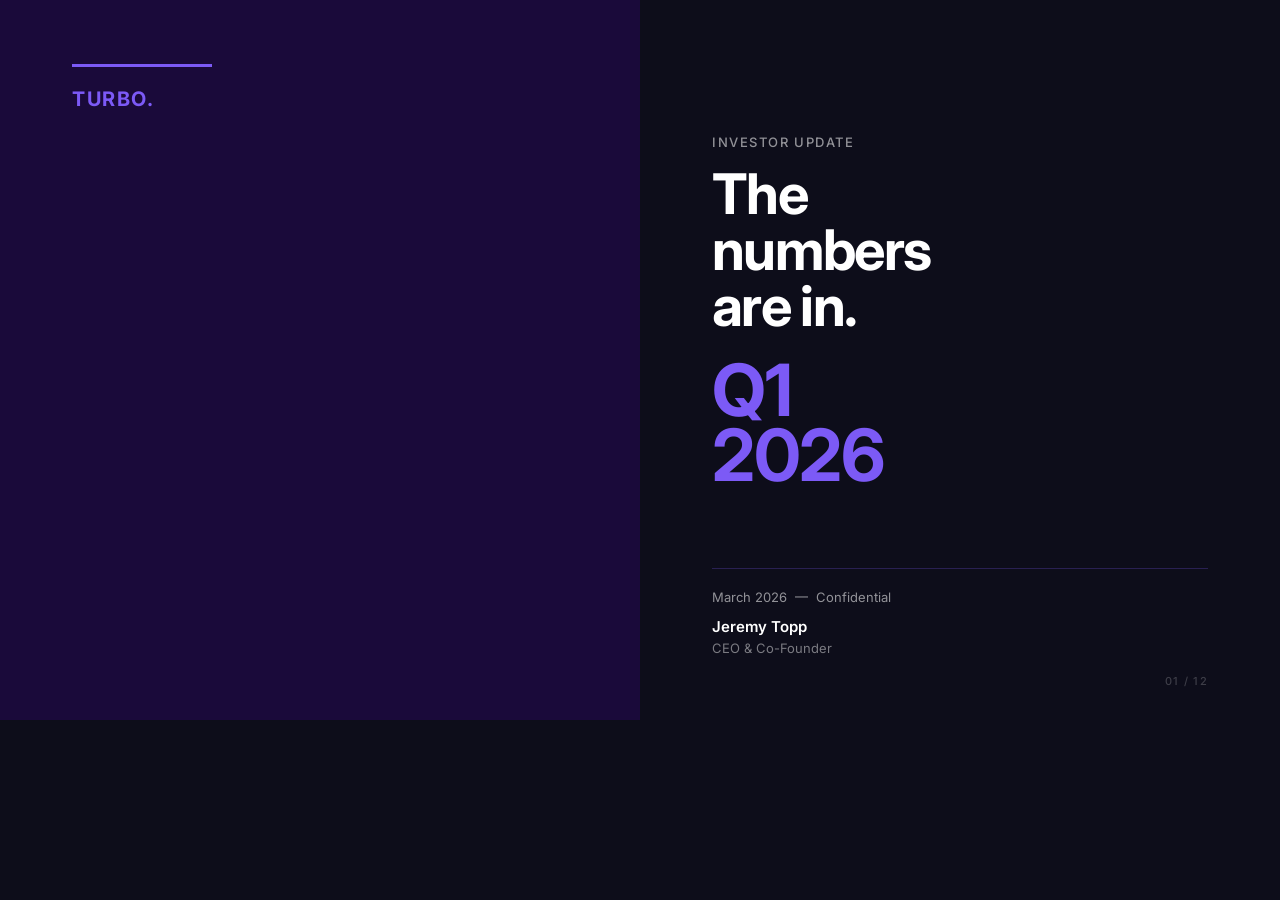
==== slide-01.html @ b369e34f "Restyle deck: Jeremy dark theme, all 12 slides" ====
<!DOCTYPE html>
<html lang="en">
<head>
  <meta charset="UTF-8" />
  <meta name="viewport" content="width=1280" />
  <title>Turbo — Investor Update Q1 2026</title>
  <link rel="preconnect" href="https://fonts.googleapis.com" />
  <link rel="preconnect" href="https://fonts.gstatic.com" crossorigin />
  <style>
    @import url('https://fonts.googleapis.com/css2?family=Inter:wght@400;500;600;700&display=swap');
    * { margin: 0; padding: 0; box-sizing: border-box; }

    body {
      width: 1280px;
      height: 720px;
      overflow: hidden;
      background: #0d0d1a;
      font-family: 'Inter', system-ui, sans-serif;
      color: #fff;
    }

    .slide {
      width: 1280px;
      height: 720px;
      background: #0d0d1a;
      position: relative;
      display: grid;
      grid-template-columns: 1fr 1fr;
    }

    /* LEFT HALF — dark purple top */
    .left {
      background: #1a0a3a;
      padding: 64px 72px;
      display: flex;
      flex-direction: column;
      justify-content: flex-start;
      gap: 0;
    }

    .top-line {
      width: 140px;
      height: 3px;
      background: #7c5af6;
      margin-bottom: 20px;
    }

    .wordmark {
      font-family: 'Inter', system-ui, sans-serif;
      font-weight: 700;
      font-size: 20px;
      letter-spacing: 0.08em;
      color: #7c5af6;
    }

    /* RIGHT HALF — dark navy, bottom-aligned content */
    .right {
      background: #0d0d1a;
      padding: 64px 72px;
      display: flex;
      flex-direction: column;
      justify-content: flex-end;
    }

    .hero-text {
      flex: 1;
      display: flex;
      flex-direction: column;
      justify-content: flex-end;
      padding-bottom: 40px;
    }

    .label {
      font-weight: 500;
      font-size: 13px;
      letter-spacing: 0.12em;
      text-transform: uppercase;
      color: rgba(255,255,255,0.55);
      margin-bottom: 16px;
    }

    .title {
      font-weight: 700;
      font-size: 56px;
      line-height: 1;
      color: #fff;
      letter-spacing: -0.03em;
      margin-bottom: 24px;
    }

    .quarter-display {
      font-weight: 700;
      font-size: 72px;
      line-height: 0.9;
      color: #7c5af6;
      letter-spacing: -0.02em;
      margin-bottom: 40px;
    }

    .meta-row {
      display: flex;
      align-items: center;
      gap: 16px;
      margin-bottom: 12px;
    }

    .meta-text {
      font-weight: 400;
      font-size: 13px;
      color: rgba(255,255,255,0.55);
    }

    .author-block {
      border-top: 1px solid rgba(124,90,246,0.25);
      padding-top: 20px;
    }

    .author-name {
      font-weight: 600;
      font-size: 15px;
      color: #fff;
      margin-bottom: 4px;
    }

    .author-role {
      font-weight: 400;
      font-size: 13px;
      color: rgba(255,255,255,0.45);
    }

    .slide-num {
      position: absolute;
      bottom: 32px;
      right: 72px;
      font-size: 11px;
      font-weight: 500;
      color: rgba(255,255,255,0.2);
      letter-spacing: 0.12em;
    }
  </style>
</head>
<body>
  <div class="slide">
    <!-- LEFT — dark purple -->
    <div class="left">
      <div class="top-line"></div>
      <div class="wordmark">TURBO.</div>
    </div>

    <!-- RIGHT — dark navy -->
    <div class="right">
      <div class="hero-text">
        <div class="label">Investor Update</div>
        <h1 class="title">The<br>numbers<br>are in.</h1>
        <div class="quarter-display">Q1<br>2026</div>
      </div>

      <div class="author-block">
        <div class="meta-row">
          <div class="meta-text">March 2026 &nbsp;&mdash;&nbsp; Confidential</div>
        </div>
        <div class="author-name">Jeremy Topp</div>
        <div class="author-role">CEO &amp; Co-Founder</div>
      </div>
    </div>

    <div class="slide-num">01 / 12</div>
  </div>
</body>
</html>
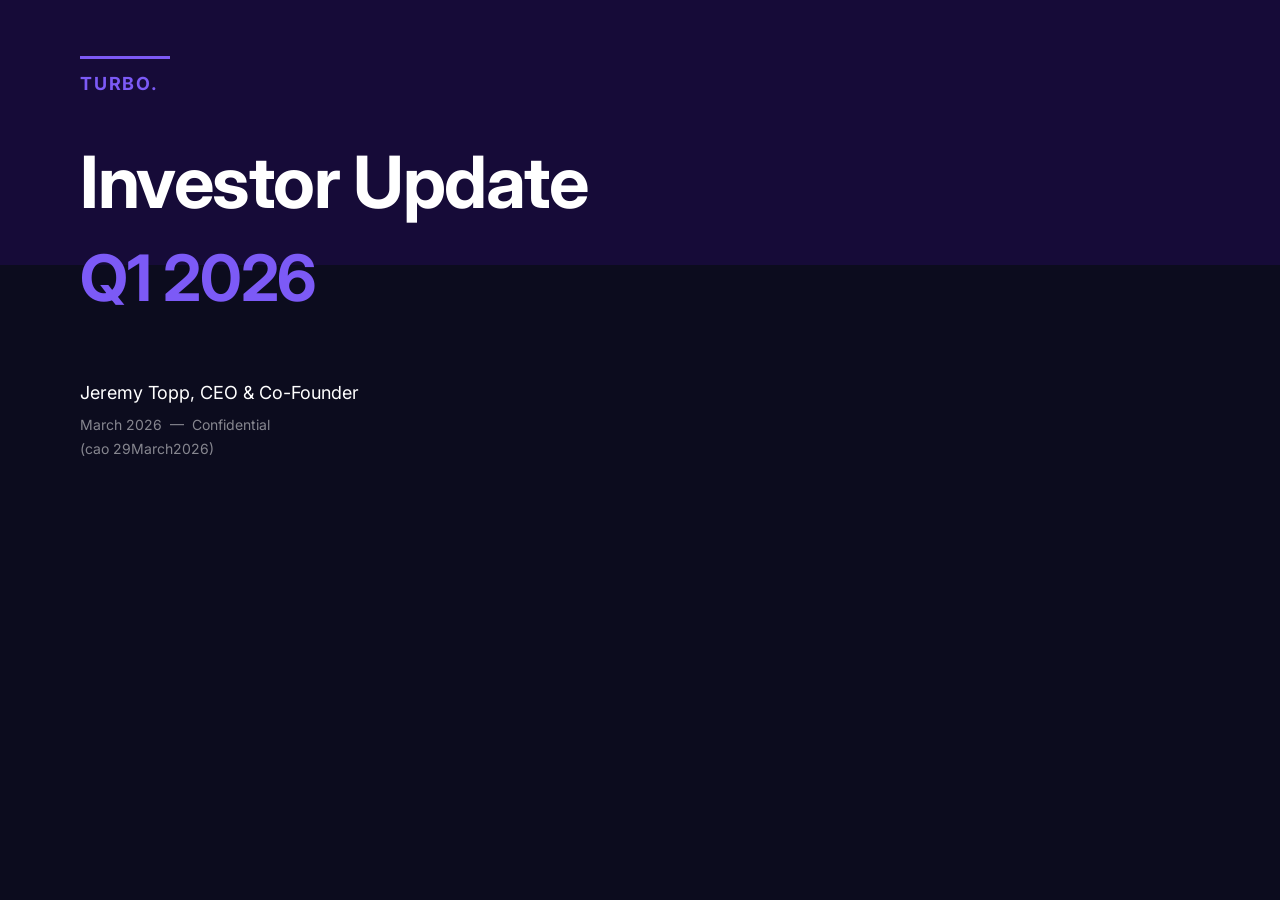
==== commit e6f9604a: "Rebuild all 12 slides with exact content from Jeremy's PDF - Cover, CEO Letter, Headline Metrics, Pi" ====
--- a/slide-01.html
+++ b/slide-01.html
@@ -4,167 +4,32 @@
   <meta charset="UTF-8" />
   <meta name="viewport" content="width=1280" />
   <title>Turbo — Investor Update Q1 2026</title>
-  <link rel="preconnect" href="https://fonts.googleapis.com" />
-  <link rel="preconnect" href="https://fonts.gstatic.com" crossorigin />
+  <link href="https://fonts.googleapis.com/css2?family=Inter:wght@400;500;600;700&display=swap" rel="stylesheet" />
   <style>
-    @import url('https://fonts.googleapis.com/css2?family=Inter:wght@400;500;600;700&display=swap');
     * { margin: 0; padding: 0; box-sizing: border-box; }
-
-    body {
-      width: 1280px;
-      height: 720px;
-      overflow: hidden;
-      background: #0d0d1a;
-      font-family: 'Inter', system-ui, sans-serif;
-      color: #fff;
-    }
-
-    .slide {
-      width: 1280px;
-      height: 720px;
-      background: #0d0d1a;
-      position: relative;
-      display: grid;
-      grid-template-columns: 1fr 1fr;
-    }
-
-    /* LEFT HALF — dark purple top */
-    .left {
-      background: #1a0a3a;
-      padding: 64px 72px;
-      display: flex;
-      flex-direction: column;
-      justify-content: flex-start;
-      gap: 0;
-    }
-
-    .top-line {
-      width: 140px;
-      height: 3px;
-      background: #7c5af6;
-      margin-bottom: 20px;
-    }
-
-    .wordmark {
-      font-family: 'Inter', system-ui, sans-serif;
-      font-weight: 700;
-      font-size: 20px;
-      letter-spacing: 0.08em;
-      color: #7c5af6;
-    }
-
-    /* RIGHT HALF — dark navy, bottom-aligned content */
-    .right {
-      background: #0d0d1a;
-      padding: 64px 72px;
-      display: flex;
-      flex-direction: column;
-      justify-content: flex-end;
-    }
-
-    .hero-text {
-      flex: 1;
-      display: flex;
-      flex-direction: column;
-      justify-content: flex-end;
-      padding-bottom: 40px;
-    }
-
-    .label {
-      font-weight: 500;
-      font-size: 13px;
-      letter-spacing: 0.12em;
-      text-transform: uppercase;
-      color: rgba(255,255,255,0.55);
-      margin-bottom: 16px;
-    }
-
-    .title {
-      font-weight: 700;
-      font-size: 56px;
-      line-height: 1;
-      color: #fff;
-      letter-spacing: -0.03em;
-      margin-bottom: 24px;
-    }
-
-    .quarter-display {
-      font-weight: 700;
-      font-size: 72px;
-      line-height: 0.9;
-      color: #7c5af6;
-      letter-spacing: -0.02em;
-      margin-bottom: 40px;
-    }
-
-    .meta-row {
-      display: flex;
-      align-items: center;
-      gap: 16px;
-      margin-bottom: 12px;
-    }
-
-    .meta-text {
-      font-weight: 400;
-      font-size: 13px;
-      color: rgba(255,255,255,0.55);
-    }
-
-    .author-block {
-      border-top: 1px solid rgba(124,90,246,0.25);
-      padding-top: 20px;
-    }
-
-    .author-name {
-      font-weight: 600;
-      font-size: 15px;
-      color: #fff;
-      margin-bottom: 4px;
-    }
-
-    .author-role {
-      font-weight: 400;
-      font-size: 13px;
-      color: rgba(255,255,255,0.45);
-    }
-
-    .slide-num {
-      position: absolute;
-      bottom: 32px;
-      right: 72px;
-      font-size: 11px;
-      font-weight: 500;
-      color: rgba(255,255,255,0.2);
-      letter-spacing: 0.12em;
-    }
+    body { width: 1280px; height: 720px; overflow: hidden; background: #0c0c1e; font-family: 'Inter', sans-serif; color: #fff; position: relative; }
+    .purple-band { position: absolute; top: 0; left: 0; right: 0; height: 265px; background: #160b38; }
+    .content { position: relative; padding: 56px 80px; }
+    .logo-line { width: 90px; height: 3px; background: #7c5af6; margin-bottom: 14px; }
+    .wordmark { font-size: 18px; font-weight: 700; letter-spacing: 0.1em; color: #7c5af6; }
+    .main { margin-top: 52px; }
+    .title { font-size: 72px; font-weight: 700; line-height: 1; color: #fff; margin-bottom: 28px; letter-spacing: -0.02em; }
+    .quarter { font-size: 64px; font-weight: 700; color: #7c5af6; line-height: 1; margin-bottom: 72px; letter-spacing: -0.02em; }
+    .author-name { font-size: 18px; font-weight: 400; color: #fff; margin-bottom: 10px; }
+    .meta { font-size: 14px; color: rgba(255,255,255,0.5); line-height: 1.7; }
   </style>
 </head>
 <body>
-  <div class="slide">
-    <!-- LEFT — dark purple -->
-    <div class="left">
-      <div class="top-line"></div>
-      <div class="wordmark">TURBO.</div>
+  <div class="purple-band"></div>
+  <div class="content">
+    <div class="logo-line"></div>
+    <div class="wordmark">TURBO.</div>
+    <div class="main">
+      <div class="title">Investor Update</div>
+      <div class="quarter">Q1 2026</div>
+      <div class="author-name">Jeremy Topp, CEO &amp; Co-Founder</div>
+      <div class="meta">March 2026 &nbsp;&mdash;&nbsp; Confidential<br>(cao 29March2026)</div>
     </div>
-
-    <!-- RIGHT — dark navy -->
-    <div class="right">
-      <div class="hero-text">
-        <div class="label">Investor Update</div>
-        <h1 class="title">The<br>numbers<br>are in.</h1>
-        <div class="quarter-display">Q1<br>2026</div>
-      </div>
-
-      <div class="author-block">
-        <div class="meta-row">
-          <div class="meta-text">March 2026 &nbsp;&mdash;&nbsp; Confidential</div>
-        </div>
-        <div class="author-name">Jeremy Topp</div>
-        <div class="author-role">CEO &amp; Co-Founder</div>
-      </div>
-    </div>
-
-    <div class="slide-num">01 / 12</div>
   </div>
 </body>
 </html>
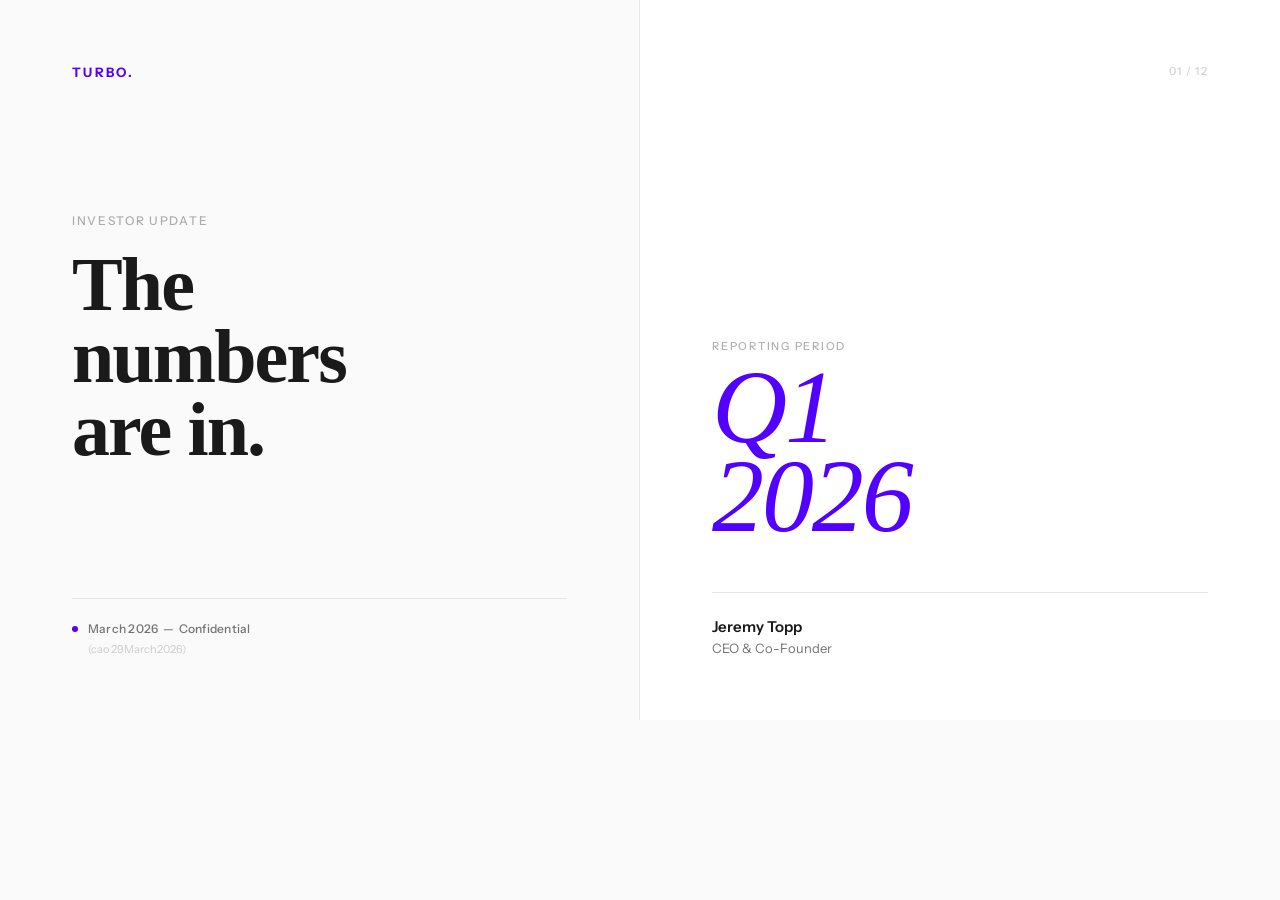
==== commit d6f2a680: "Redesign slides 1-5 with Turbo brand theme - theme.css: Gambetta (Fontshare CDN) for headlines, Inst" ====
--- a/slide-01.html
+++ b/slide-01.html
@@ -4,32 +4,52 @@
   <meta charset="UTF-8" />
   <meta name="viewport" content="width=1280" />
   <title>Turbo — Investor Update Q1 2026</title>
-  <link href="https://fonts.googleapis.com/css2?family=Inter:wght@400;500;600;700&display=swap" rel="stylesheet" />
+  <link rel="stylesheet" href="theme.css" />
   <style>
-    * { margin: 0; padding: 0; box-sizing: border-box; }
-    body { width: 1280px; height: 720px; overflow: hidden; background: #0c0c1e; font-family: 'Inter', sans-serif; color: #fff; position: relative; }
-    .purple-band { position: absolute; top: 0; left: 0; right: 0; height: 265px; background: #160b38; }
-    .content { position: relative; padding: 56px 80px; }
-    .logo-line { width: 90px; height: 3px; background: #7c5af6; margin-bottom: 14px; }
-    .wordmark { font-size: 18px; font-weight: 700; letter-spacing: 0.1em; color: #7c5af6; }
-    .main { margin-top: 52px; }
-    .title { font-size: 72px; font-weight: 700; line-height: 1; color: #fff; margin-bottom: 28px; letter-spacing: -0.02em; }
-    .quarter { font-size: 64px; font-weight: 700; color: #7c5af6; line-height: 1; margin-bottom: 72px; letter-spacing: -0.02em; }
-    .author-name { font-size: 18px; font-weight: 400; color: #fff; margin-bottom: 10px; }
-    .meta { font-size: 14px; color: rgba(255,255,255,0.5); line-height: 1.7; }
+    .slide { display: grid; grid-template-columns: 1fr 1fr; }
+    .left  { padding: 64px 72px; display: flex; flex-direction: column; justify-content: space-between; border-right: 1px solid var(--border); }
+    .right { padding: 64px 72px; display: flex; flex-direction: column; justify-content: flex-end; background: var(--surface); }
+    .hero  { flex: 1; display: flex; flex-direction: column; justify-content: center; gap: 20px; }
+    .hero-label { font-size: 12px; font-weight: 500; letter-spacing: 0.14em; text-transform: uppercase; color: var(--text-faint); }
+    .hero-title { font-family: var(--font-serif); font-weight: 700; font-size: 76px; line-height: 0.95; color: var(--text); letter-spacing: -0.025em; }
+    .meta { border-top: 1px solid var(--border); padding-top: 22px; display: flex; flex-direction: column; gap: 6px; }
+    .meta-row { display: flex; align-items: center; gap: 10px; }
+    .quarter-wrap { margin-bottom: 52px; }
+    .quarter-label { font-size: 11px; font-weight: 500; letter-spacing: 0.16em; text-transform: uppercase; color: var(--text-faint); margin-bottom: 10px; }
+    .quarter { font-family: var(--font-serif); font-style: italic; font-size: 104px; line-height: 0.85; color: var(--primary); letter-spacing: -0.02em; }
+    .author-block { border-top: 1px solid var(--border); padding-top: 24px; }
+    .author-name { font-size: 15px; font-weight: 600; color: var(--text); margin-bottom: 4px; }
+    .author-role { font-size: 13px; color: var(--text-muted); }
+    .num { position: absolute; top: 64px; right: 72px; }
   </style>
 </head>
 <body>
-  <div class="purple-band"></div>
-  <div class="content">
-    <div class="logo-line"></div>
-    <div class="wordmark">TURBO.</div>
-    <div class="main">
-      <div class="title">Investor Update</div>
-      <div class="quarter">Q1 2026</div>
-      <div class="author-name">Jeremy Topp, CEO &amp; Co-Founder</div>
-      <div class="meta">March 2026 &nbsp;&mdash;&nbsp; Confidential<br>(cao 29March2026)</div>
+  <div class="slide">
+    <div class="left">
+      <div class="wordmark">TURBO.</div>
+      <div class="hero">
+        <div class="hero-label">Investor Update</div>
+        <div class="hero-title">The<br>numbers<br>are in.</div>
+      </div>
+      <div class="meta">
+        <div class="meta-row">
+          <div class="dot-accent"></div>
+          <div class="t-label" style="text-transform:none;letter-spacing:0.02em;font-size:12px;color:var(--text-muted)">March 2026 &nbsp;&mdash;&nbsp; Confidential</div>
+        </div>
+        <div style="padding-left:16px;font-size:11px;color:var(--text-faint2)">(cao 29March2026)</div>
+      </div>
     </div>
+    <div class="right">
+      <div class="quarter-wrap">
+        <div class="quarter-label">Reporting period</div>
+        <div class="quarter">Q1<br>2026</div>
+      </div>
+      <div class="author-block">
+        <div class="author-name">Jeremy Topp</div>
+        <div class="author-role">CEO &amp; Co-Founder</div>
+      </div>
+    </div>
+    <div class="slide-num num">01 / 12</div>
   </div>
 </body>
 </html>
--- a/theme.css
+++ b/theme.css
@@ -0,0 +1,198 @@
+/* ============================================================
+   TURBO INVESTOR DECK — THEME
+   Source of truth: TurboMvp/landing design system
+   ============================================================ */
+
+@import url('https://fonts.googleapis.com/css2?family=Instrument+Sans:wght@400;500;600;700&display=swap');
+@import url('https://api.fontshare.com/v2/css?f[]=gambetta@400,400i,600,700,700i&display=swap');
+
+/* --- Design Tokens --- */
+:root {
+  --primary:        #5200FF;
+  --primary-hover:  #4400D9;
+  --primary-light:  #E8E0FF;
+  --accent:         #AAFE05;
+  --accent-text:    #1A1A1A;
+
+  --bg:             #fafafa;
+  --surface:        #ffffff;
+  --border:         #E5E5E5;
+  --border-soft:    #ece9ff;
+
+  --text:           #1A1A1A;
+  --text-muted:     #737373;
+  --text-faint:     rgba(26,26,26,0.35);
+  --text-faint2:    rgba(26,26,26,0.2);
+
+  --green:          #16a34a;
+  --amber:          #d97706;
+  --red:            #FF0055;
+
+  --font-sans:      'Instrument Sans', -apple-system, sans-serif;
+  --font-serif:     'Gambetta', Georgia, serif;
+}
+
+/* --- Reset --- */
+*, *::before, *::after { margin: 0; padding: 0; box-sizing: border-box; }
+
+/* --- Base --- */
+body {
+  width: 1280px;
+  height: 720px;
+  overflow: hidden;
+  background: var(--bg);
+  font-family: var(--font-sans);
+  color: var(--text);
+  -webkit-font-smoothing: antialiased;
+}
+
+/* --- Slide shell --- */
+.slide {
+  width: 1280px;
+  height: 720px;
+  position: relative;
+  background: var(--bg);
+}
+
+/* --- Header row --- */
+.slide-header {
+  display: flex;
+  align-items: center;
+  justify-content: space-between;
+}
+
+/* --- Labels & meta --- */
+.section-label {
+  font-size: 11px;
+  font-weight: 500;
+  letter-spacing: 0.16em;
+  text-transform: uppercase;
+  color: var(--text-faint);
+}
+
+.slide-num {
+  font-size: 11px;
+  font-weight: 500;
+  letter-spacing: 0.12em;
+  color: var(--text-faint2);
+}
+
+.wordmark {
+  font-family: var(--font-sans);
+  font-weight: 700;
+  font-size: 13px;
+  letter-spacing: 0.18em;
+  text-transform: uppercase;
+  color: var(--primary);
+}
+
+/* --- Typography --- */
+.t-display {
+  font-family: var(--font-serif);
+  font-style: italic;
+  font-weight: 700;
+  color: var(--primary);
+  letter-spacing: -0.02em;
+  line-height: 0.88;
+}
+
+.t-headline {
+  font-family: var(--font-serif);
+  font-weight: 700;
+  font-size: 52px;
+  color: var(--text);
+  letter-spacing: -0.025em;
+  line-height: 1.05;
+}
+
+.t-pull {
+  font-family: var(--font-serif);
+  font-style: italic;
+  font-weight: 400;
+  font-size: 26px;
+  line-height: 1.35;
+  color: var(--text);
+  letter-spacing: -0.01em;
+}
+
+.t-body {
+  font-size: 14px;
+  line-height: 1.7;
+  color: rgba(26,26,26,0.75);
+}
+
+.t-body strong { color: var(--text); font-weight: 600; }
+
+.t-label {
+  font-size: 11px;
+  font-weight: 500;
+  letter-spacing: 0.14em;
+  text-transform: uppercase;
+  color: var(--text-faint);
+}
+
+.t-primary { color: var(--primary); }
+.t-muted   { color: var(--text-muted); }
+.t-green   { color: var(--green); }
+.t-amber   { color: var(--amber); }
+
+/* --- Cards --- */
+.card {
+  background: var(--surface);
+  border: 1px solid var(--border);
+}
+
+.card-soft {
+  background: var(--bg);
+  border: 1px solid var(--border-soft);
+}
+
+.card-accent {
+  background: var(--surface);
+  border: 1px solid var(--border);
+  border-left: 3px solid var(--primary);
+}
+
+/* --- Chips --- */
+.chip {
+  display: inline-block;
+  font-size: 10px;
+  font-weight: 600;
+  letter-spacing: 0.1em;
+  text-transform: uppercase;
+  padding: 3px 8px;
+  white-space: nowrap;
+}
+.chip-primary  { background: var(--primary);       color: #fff; }
+.chip-soft     { background: var(--primary-light);  color: var(--primary); }
+.chip-accent   { background: var(--accent);         color: var(--accent-text); }
+.chip-neutral  { background: #f4f4f4;               color: var(--text-muted); }
+.chip-green    { background: #dcfce7;               color: var(--green); }
+
+/* --- Divider --- */
+hr.divider {
+  border: none;
+  border-top: 1px solid var(--border);
+}
+
+/* --- Dot accent --- */
+.dot-accent {
+  width: 6px; height: 6px;
+  border-radius: 50%;
+  background: var(--primary);
+  flex-shrink: 0;
+}
+
+/* --- Utility spacing --- */
+.mt-8  { margin-top: 8px; }
+.mt-12 { margin-top: 12px; }
+.mt-16 { margin-top: 16px; }
+.mt-24 { margin-top: 24px; }
+.mt-32 { margin-top: 32px; }
+.mt-40 { margin-top: 40px; }
+.mb-8  { margin-bottom: 8px; }
+.mb-12 { margin-bottom: 12px; }
+.mb-16 { margin-bottom: 16px; }
+.mb-24 { margin-bottom: 24px; }
+.mb-32 { margin-bottom: 32px; }
+.mb-40 { margin-bottom: 40px; }
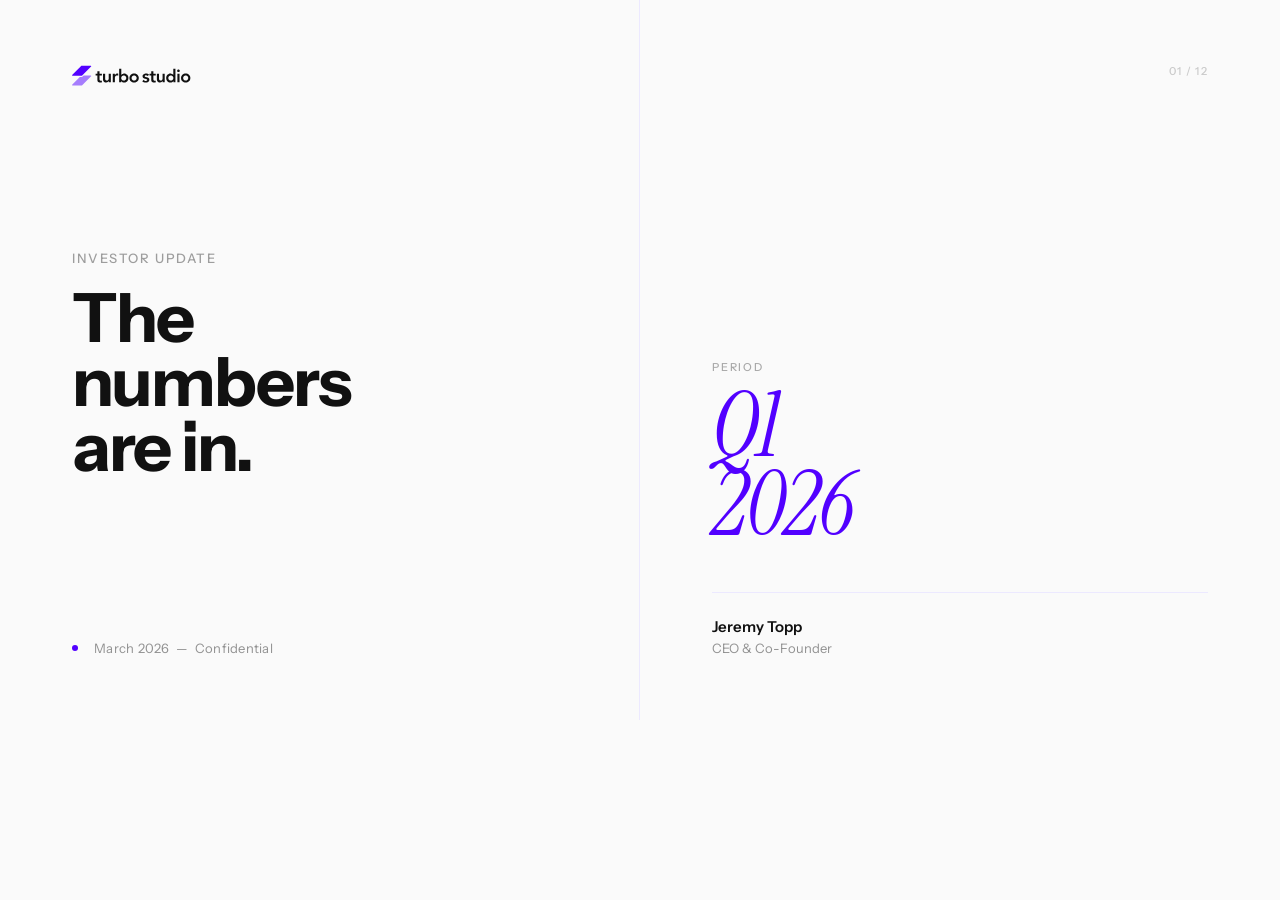
==== commit 92c7da62: "Enforce Turbo brand palette across all 12 slides 5 core colors only: #5200FF purple, #FF009D pink, #" ====
--- a/slide-01.html
+++ b/slide-01.html
@@ -4,52 +4,196 @@
   <meta charset="UTF-8" />
   <meta name="viewport" content="width=1280" />
   <title>Turbo — Investor Update Q1 2026</title>
-  <link rel="stylesheet" href="theme.css" />
+  <link rel="preconnect" href="https://fonts.googleapis.com" />
+  <link rel="preconnect" href="https://fonts.gstatic.com" crossorigin />
+  <link href="https://fonts.googleapis.com/css2?family=Instrument+Sans:ital,wght@0,400;0,500;0,600;0,700;1,400&family=Instrument+Serif:ital@0;1&display=swap" rel="stylesheet" />
   <style>
-    .slide { display: grid; grid-template-columns: 1fr 1fr; }
-    .left  { padding: 64px 72px; display: flex; flex-direction: column; justify-content: space-between; border-right: 1px solid var(--border); }
-    .right { padding: 64px 72px; display: flex; flex-direction: column; justify-content: flex-end; background: var(--surface); }
-    .hero  { flex: 1; display: flex; flex-direction: column; justify-content: center; gap: 20px; }
-    .hero-label { font-size: 12px; font-weight: 500; letter-spacing: 0.14em; text-transform: uppercase; color: var(--text-faint); }
-    .hero-title { font-family: var(--font-serif); font-weight: 700; font-size: 76px; line-height: 0.95; color: var(--text); letter-spacing: -0.025em; }
-    .meta { border-top: 1px solid var(--border); padding-top: 22px; display: flex; flex-direction: column; gap: 6px; }
-    .meta-row { display: flex; align-items: center; gap: 10px; }
-    .quarter-wrap { margin-bottom: 52px; }
-    .quarter-label { font-size: 11px; font-weight: 500; letter-spacing: 0.16em; text-transform: uppercase; color: var(--text-faint); margin-bottom: 10px; }
-    .quarter { font-family: var(--font-serif); font-style: italic; font-size: 104px; line-height: 0.85; color: var(--primary); letter-spacing: -0.02em; }
-    .author-block { border-top: 1px solid var(--border); padding-top: 24px; }
-    .author-name { font-size: 15px; font-weight: 600; color: var(--text); margin-bottom: 4px; }
-    .author-role { font-size: 13px; color: var(--text-muted); }
-    .num { position: absolute; top: 64px; right: 72px; }
+    * { margin: 0; padding: 0; box-sizing: border-box; }
+
+    body {
+      width: 1280px;
+      height: 720px;
+      overflow: hidden;
+      background: #fafafa;
+      font-family: 'Instrument Sans', sans-serif;
+    }
+
+    .slide {
+      width: 1280px;
+      height: 720px;
+      background: #fafafa;
+      position: relative;
+      display: grid;
+      grid-template-columns: 1fr 1fr;
+    }
+
+    /* LEFT HALF */
+    .left {
+      padding: 64px 72px;
+      display: flex;
+      flex-direction: column;
+      justify-content: space-between;
+      border-right: 1px solid #ece9ff;
+    }
+
+    .wordmark {
+      font-family: 'Instrument Sans', sans-serif;
+      font-weight: 700;
+      font-size: 13px;
+      letter-spacing: 0.18em;
+      text-transform: uppercase;
+      color: #5200FF;
+    }
+
+    .hero-text {
+      flex: 1;
+      display: flex;
+      flex-direction: column;
+      justify-content: center;
+    }
+
+    .label {
+      font-family: 'Instrument Sans', sans-serif;
+      font-weight: 500;
+      font-size: 13px;
+      letter-spacing: 0.12em;
+      text-transform: uppercase;
+      color: rgba(17, 17, 17, 0.4);
+      margin-bottom: 20px;
+    }
+
+    .title {
+      font-family: 'Instrument Sans', sans-serif;
+      font-weight: 700;
+      font-size: 68px;
+      line-height: 0.95;
+      color: #111;
+      letter-spacing: -0.03em;
+    }
+
+    .meta-row {
+      display: flex;
+      align-items: center;
+      gap: 16px;
+    }
+
+    .meta-dot {
+      width: 6px;
+      height: 6px;
+      border-radius: 50%;
+      background: #5200FF;
+      flex-shrink: 0;
+    }
+
+    .meta-text {
+      font-family: 'Instrument Sans', sans-serif;
+      font-weight: 400;
+      font-size: 13px;
+      color: rgba(17, 17, 17, 0.45);
+      letter-spacing: 0.02em;
+    }
+
+    /* RIGHT HALF */
+    .right {
+      padding: 64px 72px;
+      display: flex;
+      flex-direction: column;
+      justify-content: flex-end;
+      background: #fafafa;
+    }
+
+    .quarter-block {
+      margin-bottom: 48px;
+    }
+
+    .quarter-label {
+      font-family: 'Instrument Sans', sans-serif;
+      font-weight: 500;
+      font-size: 11px;
+      letter-spacing: 0.16em;
+      text-transform: uppercase;
+      color: rgba(17, 17, 17, 0.35);
+      margin-bottom: 12px;
+    }
+
+    .quarter {
+      font-family: 'Instrument Serif', serif;
+      font-style: italic;
+      font-size: 88px;
+      line-height: 0.9;
+      color: #5200FF;
+      letter-spacing: -0.02em;
+    }
+
+    .author-block {
+      border-top: 1px solid #ece9ff;
+      padding-top: 24px;
+    }
+
+    .author-name {
+      font-family: 'Instrument Sans', sans-serif;
+      font-weight: 600;
+      font-size: 15px;
+      color: #111;
+      margin-bottom: 4px;
+    }
+
+    .author-role {
+      font-family: 'Instrument Sans', sans-serif;
+      font-weight: 400;
+      font-size: 13px;
+      color: rgba(17, 17, 17, 0.45);
+    }
+
+    /* Slide number */
+    .slide-num {
+      position: absolute;
+      top: 64px;
+      right: 72px;
+      font-family: 'Instrument Sans', sans-serif;
+      font-size: 11px;
+      font-weight: 500;
+      color: rgba(17, 17, 17, 0.2);
+      letter-spacing: 0.12em;
+    }
   </style>
 </head>
 <body>
   <div class="slide">
+    <!-- LEFT -->
     <div class="left">
-      <div class="wordmark">TURBO.</div>
-      <div class="hero">
-        <div class="hero-label">Investor Update</div>
-        <div class="hero-title">The<br>numbers<br>are in.</div>
+      <!-- Turbo logo mark + wordmark, recolored for light bg -->
+      <svg width="120" height="25" viewBox="0 0 165 34" fill="none" xmlns="http://www.w3.org/2000/svg">
+        <path d="M32.458 15.7098V13.2029H34.8912V9.78669H37.8404V13.2029H41.0846V15.7098H37.8404V20.871C37.8404 21.4609 37.9469 21.9278 38.1599 22.2719C38.3893 22.616 38.8317 22.788 39.4871 22.788C39.7493 22.788 40.036 22.7635 40.3473 22.7143C40.6586 22.6488 40.9044 22.5505 41.0846 22.4194V24.9017C40.7733 25.0492 40.3883 25.1475 39.9295 25.1966C39.4871 25.2622 39.0939 25.2949 38.7498 25.2949C37.9633 25.2949 37.3161 25.2048 36.8082 25.0246C36.3166 24.8607 35.9234 24.6068 35.6285 24.2627C35.3499 23.9022 35.1533 23.4598 35.0386 22.9355C34.9403 22.4112 34.8912 21.805 34.8912 21.1168V15.7098H32.458ZM53.4143 25H50.6125V23.1076H50.5634C50.2848 23.6974 49.8588 24.2135 49.2854 24.6559C48.7119 25.0819 47.9336 25.2949 46.9505 25.2949C46.164 25.2949 45.4923 25.172 44.9352 24.9263C44.3945 24.6641 43.9521 24.32 43.608 23.894C43.2639 23.4516 43.0182 22.9519 42.8707 22.3948C42.7232 21.8377 42.6495 21.2561 42.6495 20.6498V13.2029H45.5988V19.1752C45.5988 19.5029 45.6152 19.8715 45.6479 20.2812C45.6807 20.6744 45.7626 21.0513 45.8937 21.4117C46.0412 21.7558 46.2542 22.0507 46.5327 22.2965C46.8276 22.5259 47.2373 22.6406 47.7616 22.6406C48.2531 22.6406 48.6627 22.5587 48.9904 22.3948C49.3345 22.231 49.6131 22.0098 49.8261 21.7312C50.0554 21.4527 50.2193 21.1332 50.3176 20.7727C50.4159 20.4122 50.4651 20.0354 50.4651 19.6422V13.2029H53.4143V25ZM56.0249 13.2029H58.9742V15.0708H59.0233C59.351 14.3826 59.818 13.8501 60.4242 13.4733C61.0305 13.0964 61.7268 12.908 62.5133 12.908C62.6935 12.908 62.8656 12.9244 63.0294 12.9572C63.2096 12.9899 63.3899 13.0309 63.5701 13.08V15.931C63.3243 15.8655 63.0786 15.8163 62.8328 15.7835C62.6034 15.7344 62.374 15.7098 62.1446 15.7098C61.4565 15.7098 60.8994 15.8409 60.4734 16.103C60.0638 16.3488 59.7443 16.6355 59.5149 16.9632C59.3019 17.2909 59.1544 17.6186 59.0725 17.9463C59.0069 18.274 58.9742 18.5198 58.9742 18.6836V25H56.0249V13.2029ZM64.8401 6.41961H67.7893V14.7021H67.8631C68.0105 14.5055 68.1989 14.3089 68.4283 14.1123C68.6577 13.8993 68.9363 13.7027 69.264 13.5224C69.5917 13.3422 69.9685 13.1947 70.3945 13.08C70.8205 12.9653 71.3121 12.908 71.8692 12.908C72.7048 12.908 73.4749 13.0718 74.1794 13.3995C74.884 13.7109 75.482 14.1451 75.9735 14.7021C76.4815 15.2592 76.8747 15.9146 77.1533 16.6683C77.4318 17.422 77.5711 18.2331 77.5711 19.1015C77.5711 19.9699 77.44 20.7809 77.1778 21.5346C76.9157 22.2883 76.5306 22.9437 76.0227 23.5008C75.5148 24.0579 74.9003 24.5003 74.1794 24.828C73.4585 25.1393 72.6474 25.2949 71.7463 25.2949C70.9106 25.2949 70.1324 25.1311 69.4114 24.8034C68.6905 24.4757 68.117 23.9514 67.691 23.2304H67.6419V25H64.8401V6.41961ZM74.6218 19.1015C74.6218 18.6427 74.5399 18.2003 74.376 17.7743C74.2286 17.3483 73.9992 16.9714 73.6879 16.6437C73.3929 16.316 73.0325 16.0539 72.6065 15.8573C72.1805 15.6606 71.6971 15.5623 71.1564 15.5623C70.6157 15.5623 70.1324 15.6606 69.7064 15.8573C69.2803 16.0539 68.9117 16.316 68.6004 16.6437C68.3055 16.9714 67.9122 17.3483 67.9122 17.7743C67.7648 18.2003 67.691 18.6427 67.691 19.1015C67.691 19.5602 67.7648 20.0026 67.9122 20.4286C68.0761 20.8546 68.3055 21.2315 68.6004 21.5592C68.9117 21.8869 69.2803 22.149 69.7064 22.3457C70.1324 22.5423 70.6157 22.6406 71.1564 22.6406C71.6971 22.6406 72.1805 22.5423 72.6065 22.3457C73.0325 22.149 73.3929 21.8869 73.6879 21.5592C73.9992 21.2315 74.2286 20.8546 74.376 20.4286C74.5399 20.0026 74.6218 19.5602 74.6218 19.1015ZM78.9937 19.1015C78.9937 18.1675 79.1575 17.3237 79.4852 16.57C79.8293 15.7999 80.2881 15.1445 80.8615 14.6038C81.435 14.0631 82.115 13.6453 82.9014 13.3504C83.6879 13.0555 84.5235 12.908 85.4083 12.908C86.2931 12.908 87.1287 13.0555 87.9152 13.3504C88.7017 13.6453 89.3816 14.0631 89.9551 14.6038C90.5286 15.1445 90.9792 15.7999 91.3069 16.57C91.6509 17.3237 91.823 18.1675 91.823 19.1015C91.823 20.0354 91.6509 20.8874 91.3069 21.6575C90.9792 22.4112 90.5286 23.0584 89.9551 23.5991C89.3816 24.1398 88.7017 24.5576 87.9152 24.8525C87.1287 25.1475 86.2931 25.2949 85.4083 25.2949C84.5235 25.2949 83.6879 25.1475 82.9014 24.8525C82.115 24.5576 81.435 24.1398 80.8615 23.5991C80.2881 23.0584 79.8293 22.4112 79.4852 21.6575C79.1575 20.8874 78.9937 20.0354 78.9937 19.1015ZM81.9429 19.1015C81.9429 19.5602 82.0167 20.0026 82.1641 20.4286C82.328 20.8546 82.5574 21.2315 82.8523 21.5592C83.1636 21.8869 83.5323 22.149 83.9583 22.3457C84.3843 22.5423 84.8676 22.6406 85.4083 22.6406C85.949 22.6406 86.4324 22.5423 86.8584 22.3457C87.2844 22.149 87.6449 21.8869 87.9398 21.5592C88.2511 21.2315 88.4805 20.8546 88.6279 20.4286C88.7918 20.0026 88.8737 19.5602 88.8737 19.1015C88.8737 18.6427 88.7918 18.2003 88.6279 17.7743C88.4805 17.3483 88.2511 16.9714 87.9398 16.6437C87.6449 16.316 87.2844 16.0539 86.8584 15.8573C86.4324 15.6606 85.949 15.5623 85.4083 15.5623C84.8676 15.5623 84.3843 15.6606 83.9583 15.8573C83.5323 16.0539 83.1636 16.316 82.8523 16.6437C82.5574 16.9714 82.328 17.3483 82.1641 17.7743C82.0167 18.2003 81.9429 18.6427 81.9429 19.1015ZM104.011 16.4717C103.438 15.6688 102.668 15.2674 101.701 15.2674C101.308 15.2674 100.923 15.3657 100.546 15.5623C100.169 15.759 99.9807 16.0785 99.9807 16.5209C99.9807 16.8813 100.136 17.1435 100.448 17.3073C100.759 17.4712 101.152 17.6104 101.627 17.7251C102.103 17.8398 102.61 17.9627 103.151 18.0938C103.708 18.2085 104.224 18.3969 104.7 18.6591C105.175 18.9048 105.568 19.2489 105.879 19.6913C106.191 20.1337 106.346 20.7399 106.346 21.51C106.346 22.2146 106.191 22.8126 105.879 23.3042C105.584 23.7793 105.191 24.1644 104.7 24.4593C104.224 24.7542 103.684 24.9672 103.077 25.0983C102.471 25.2294 101.865 25.2949 101.259 25.2949C100.341 25.2949 99.4973 25.1638 98.7273 24.9017C97.9572 24.6395 97.269 24.1644 96.6628 23.4762L98.6289 21.6329C99.0058 22.0589 99.4072 22.4112 99.8332 22.6897C100.276 22.9519 100.808 23.083 101.431 23.083C101.644 23.083 101.865 23.0584 102.094 23.0092C102.324 22.9601 102.537 22.8782 102.733 22.7635C102.93 22.6488 103.086 22.5095 103.2 22.3457C103.331 22.1654 103.397 21.9606 103.397 21.7312C103.397 21.3216 103.241 21.0185 102.93 20.8219C102.619 20.6253 102.225 20.4696 101.75 20.3549C101.275 20.2238 100.759 20.1091 100.202 20.0108C99.6612 19.8961 99.1533 19.7241 98.6781 19.4947C98.2029 19.2489 97.8097 18.913 97.4984 18.487C97.1871 18.061 97.0314 17.4712 97.0314 16.7175C97.0314 16.0621 97.1625 15.4968 97.4247 15.0216C97.7032 14.5301 98.0637 14.1287 98.5061 13.8174C98.9484 13.506 99.4564 13.2767 100.03 13.1292C100.603 12.9817 101.185 12.908 101.775 12.908C102.561 12.908 103.34 13.0473 104.11 13.3258C104.88 13.588 105.502 14.0467 105.978 14.7021L104.011 16.4717ZM106.526 15.7098V13.2029H108.96V9.78669H111.909V13.2029H115.153V15.7098H111.909V20.871C111.909 21.4609 112.015 21.9278 112.228 22.2719C112.458 22.616 112.9 22.788 113.556 22.788C113.818 22.788 114.104 22.7635 114.416 22.7143C114.727 22.6488 114.973 22.5505 115.153 22.4194V24.9017C114.842 25.0492 114.457 25.1475 113.998 25.1966C113.556 25.2622 113.162 25.2949 112.818 25.2949C112.032 25.2949 111.385 25.2048 110.877 25.0246C110.385 24.8607 109.992 24.6068 109.697 24.2627C109.418 23.9022 109.222 23.4598 109.107 22.9355C109.009 22.4112 108.96 21.805 108.96 21.1168V15.7098H106.526ZM127.483 25H124.681V23.1076H124.632C124.353 23.6974 123.927 24.2135 123.354 24.6559C122.78 25.0819 122.002 25.2949 121.019 25.2949C120.233 25.2949 119.561 25.172 119.004 24.9263C118.463 24.6641 118.021 24.32 117.676 23.894C117.332 23.4516 117.087 22.9519 116.939 22.3948C116.792 21.8377 116.718 21.2561 116.718 20.6498V13.2029H119.667V19.1752C119.667 19.5029 119.684 19.8715 119.716 20.2812C119.749 20.6744 119.831 21.0513 119.962 21.4117C120.11 21.7558 120.323 22.0507 120.601 22.2965C120.896 22.5259 121.306 22.6406 121.83 22.6406C122.322 22.6406 122.731 22.5587 123.059 22.3948C123.403 22.231 123.682 22.0098 123.895 21.7312C124.124 21.4527 124.288 21.1332 124.386 20.7727C124.484 20.4122 124.534 20.0354 124.534 19.6422V13.2029H127.483V25ZM139.433 23.2304H139.384C138.958 23.9514 138.384 24.4757 137.663 24.8034C136.942 25.1311 136.164 25.2949 135.328 25.2949C134.411 25.2949 133.592 25.1393 132.871 24.828C132.166 24.5003 131.56 24.0579 131.052 23.5008C130.544 22.9437 130.159 22.2883 129.897 21.5346C129.635 20.7809 129.504 19.9699 129.504 19.1015C129.504 18.2331 129.643 17.422 129.921 16.6683C130.2 15.9146 130.585 15.2592 131.076 14.7021C131.584 14.1451 132.191 13.7109 132.895 13.3995C133.6 13.0718 134.37 12.908 135.205 12.908C135.763 12.908 136.254 12.9653 136.68 13.08C137.106 13.1947 137.483 13.3422 137.811 13.5224C138.138 13.7027 138.417 13.8993 138.646 14.1123C138.876 14.3089 139.064 14.5055 139.212 14.7021H139.285V6.41961H142.235V25H139.433V23.2304ZM132.453 19.1015C132.453 19.5602 132.527 20.0026 132.674 20.4286C132.838 20.8546 133.067 21.2315 133.362 21.5592C133.673 21.8869 134.042 22.149 134.468 22.3457C134.894 22.5423 135.377 22.6406 135.918 22.6406C136.459 22.6406 136.942 22.5423 137.368 22.3457C137.794 22.149 138.155 21.8869 138.45 21.5592C138.761 21.2315 138.99 20.8546 139.138 20.4286C139.302 20.0026 139.384 19.5602 139.384 19.1015C139.384 18.6427 139.302 18.2003 139.138 17.7743C138.99 17.3483 138.761 16.9714 138.45 16.6437C138.155 16.316 137.794 16.0539 137.368 15.8573C136.942 15.6606 136.459 15.5623 135.918 15.5623C135.377 15.5623 134.894 15.6606 134.468 15.8573C134.042 16.0539 133.673 16.316 133.362 16.6437C133.067 16.9714 132.838 17.3483 132.674 17.7743C132.527 18.2003 132.453 18.6427 132.453 19.1015ZM144.91 13.2029H147.859V25H144.91V13.2029ZM144.492 9.19684C144.492 8.72168 144.664 8.31205 145.008 7.96797C145.369 7.60751 145.819 7.42727 146.36 7.42727C146.901 7.42727 147.351 7.59931 147.712 7.9434C148.089 8.27109 148.277 8.68891 148.277 9.19684C148.277 9.70476 148.089 10.1308 147.712 10.4749C147.351 10.8025 146.901 10.9664 146.36 10.9664C145.819 10.9664 145.369 10.7944 145.008 10.4503C144.664 10.0898 144.492 9.672 144.492 9.19684ZM149.918 19.1015C149.918 18.1675 150.082 17.3237 150.41 16.57C150.754 15.7999 151.212 15.1445 151.786 14.6038C152.359 14.0631 153.039 13.6453 153.826 13.3504C154.612 13.0555 155.448 12.908 156.333 12.908C157.217 12.908 158.053 13.0555 158.84 13.3504C159.626 13.6453 160.306 14.0631 160.879 14.6038C161.453 15.1445 161.903 15.7999 162.231 16.57C162.575 17.3237 162.747 18.1675 162.747 19.1015C162.747 20.0354 162.575 20.8874 162.231 21.6575C161.903 22.4112 161.453 23.0584 160.879 23.5991C160.306 24.1398 159.626 24.5576 158.84 24.8525C158.053 25.1475 157.217 25.2949 156.333 25.2949C155.448 25.2949 154.612 25.1475 153.826 24.8525C153.039 24.5576 152.359 24.1398 151.786 23.5991C151.212 23.0584 150.754 22.4112 150.41 21.6575C150.082 20.8874 149.918 20.0354 149.918 19.1015ZM152.867 19.1015C152.867 19.5602 152.941 20.0026 153.088 20.4286C153.252 20.8546 153.482 21.2315 153.777 21.5592C154.088 21.8869 154.457 22.149 154.883 22.3457C155.309 22.5423 155.792 22.6406 156.333 22.6406C156.873 22.6406 157.357 22.5423 157.783 22.3457C158.209 22.149 158.569 21.8869 158.864 21.5592C159.175 21.2315 159.405 20.8546 159.552 20.4286C159.716 20.0026 159.798 19.5602 159.798 19.1015C159.798 18.6427 159.716 18.2003 159.552 17.7743C159.405 17.3483 159.175 16.9714 158.864 16.6437C158.569 16.316 158.209 16.0539 157.783 15.8573C157.357 15.6606 156.873 15.5623 156.333 15.5623C155.792 15.5623 155.309 15.6606 154.883 15.8573C154.457 16.0539 154.088 16.316 153.777 16.6437C153.482 16.9714 153.252 17.3483 153.088 17.7743C152.941 18.2003 152.867 18.6427 152.867 19.1015Z" fill="#111"/>
+        <path d="M13.9925 15.5136C13.6511 15.8548 13.1882 16.0464 12.7056 16.0464L0.608442 16.0464C0.0705321 16.0464 -0.201477 15.3985 0.175262 15.0145L12.2098 2.74979C12.5522 2.40086 13.0205 2.20428 13.5093 2.20428L25.8445 2.20426C26.3853 2.20425 26.656 2.85815 26.2735 3.24041L13.9925 15.5136Z" fill="#5200FF"/>
+        <path d="M25.8454 15.5508C26.3861 15.5509 26.6566 16.2047 26.2742 16.5869L13.9929 28.8604C13.6516 29.2013 13.1892 29.3934 12.7068 29.3936H0.609114C0.0712712 29.3935 -0.200219 28.7452 0.176497 28.3613L10.7761 17.5586H13.3132C13.7958 17.5586 14.2589 17.3675 14.6003 17.0264L16.0769 15.5508H25.8454Z" fill="#5200FF" fill-opacity="0.5"/>
+      </svg>
+
+      <div class="hero-text">
+        <div class="label">Investor Update</div>
+        <h1 class="title">The<br>numbers<br>are in.</h1>
       </div>
-      <div class="meta">
-        <div class="meta-row">
-          <div class="dot-accent"></div>
-          <div class="t-label" style="text-transform:none;letter-spacing:0.02em;font-size:12px;color:var(--text-muted)">March 2026 &nbsp;&mdash;&nbsp; Confidential</div>
-        </div>
-        <div style="padding-left:16px;font-size:11px;color:var(--text-faint2)">(cao 29March2026)</div>
+
+      <div class="meta-row">
+        <div class="meta-dot"></div>
+        <div class="meta-text">March 2026 &nbsp;&mdash;&nbsp; Confidential</div>
       </div>
     </div>
+
+    <!-- RIGHT -->
     <div class="right">
-      <div class="quarter-wrap">
-        <div class="quarter-label">Reporting period</div>
+      <div class="quarter-block">
+        <div class="quarter-label">Period</div>
         <div class="quarter">Q1<br>2026</div>
       </div>
+
       <div class="author-block">
         <div class="author-name">Jeremy Topp</div>
         <div class="author-role">CEO &amp; Co-Founder</div>
       </div>
     </div>
-    <div class="slide-num num">01 / 12</div>
+
+    <div class="slide-num">01 / 12</div>
   </div>
 </body>
 </html>
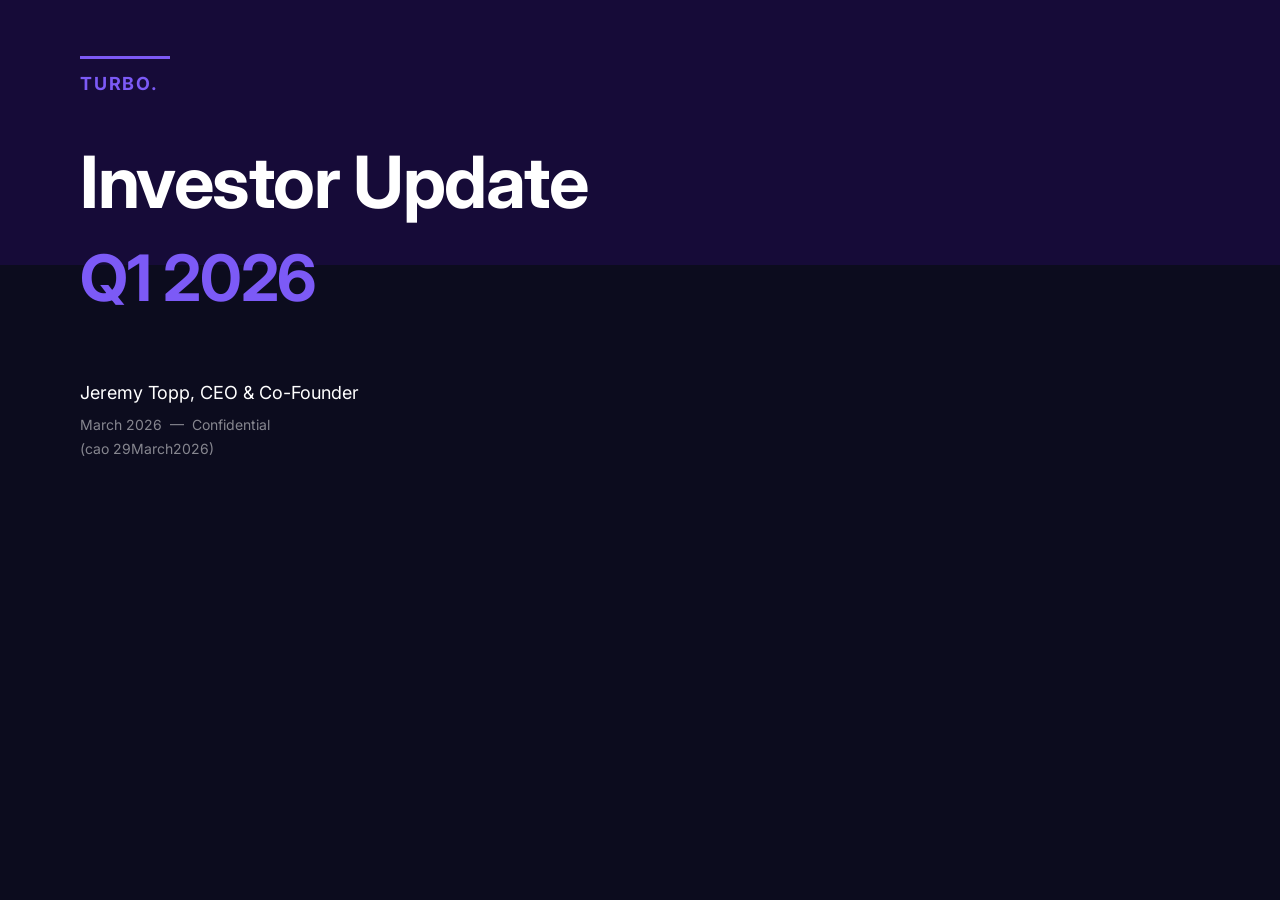
==== commit 24488280: "Restore Jeremy's original slide content (revert visual-only redesigns)" ====
--- a/slide-01.html
+++ b/slide-01.html
@@ -4,196 +4,32 @@
   <meta charset="UTF-8" />
   <meta name="viewport" content="width=1280" />
   <title>Turbo — Investor Update Q1 2026</title>
-  <link rel="preconnect" href="https://fonts.googleapis.com" />
-  <link rel="preconnect" href="https://fonts.gstatic.com" crossorigin />
-  <link href="https://fonts.googleapis.com/css2?family=Instrument+Sans:ital,wght@0,400;0,500;0,600;0,700;1,400&family=Instrument+Serif:ital@0;1&display=swap" rel="stylesheet" />
+  <link href="https://fonts.googleapis.com/css2?family=Inter:wght@400;500;600;700&display=swap" rel="stylesheet" />
   <style>
     * { margin: 0; padding: 0; box-sizing: border-box; }
-
-    body {
-      width: 1280px;
-      height: 720px;
-      overflow: hidden;
-      background: #fafafa;
-      font-family: 'Instrument Sans', sans-serif;
-    }
-
-    .slide {
-      width: 1280px;
-      height: 720px;
-      background: #fafafa;
-      position: relative;
-      display: grid;
-      grid-template-columns: 1fr 1fr;
-    }
-
-    /* LEFT HALF */
-    .left {
-      padding: 64px 72px;
-      display: flex;
-      flex-direction: column;
-      justify-content: space-between;
-      border-right: 1px solid #ece9ff;
-    }
-
-    .wordmark {
-      font-family: 'Instrument Sans', sans-serif;
-      font-weight: 700;
-      font-size: 13px;
-      letter-spacing: 0.18em;
-      text-transform: uppercase;
-      color: #5200FF;
-    }
-
-    .hero-text {
-      flex: 1;
-      display: flex;
-      flex-direction: column;
-      justify-content: center;
-    }
-
-    .label {
-      font-family: 'Instrument Sans', sans-serif;
-      font-weight: 500;
-      font-size: 13px;
-      letter-spacing: 0.12em;
-      text-transform: uppercase;
-      color: rgba(17, 17, 17, 0.4);
-      margin-bottom: 20px;
-    }
-
-    .title {
-      font-family: 'Instrument Sans', sans-serif;
-      font-weight: 700;
-      font-size: 68px;
-      line-height: 0.95;
-      color: #111;
-      letter-spacing: -0.03em;
-    }
-
-    .meta-row {
-      display: flex;
-      align-items: center;
-      gap: 16px;
-    }
-
-    .meta-dot {
-      width: 6px;
-      height: 6px;
-      border-radius: 50%;
-      background: #5200FF;
-      flex-shrink: 0;
-    }
-
-    .meta-text {
-      font-family: 'Instrument Sans', sans-serif;
-      font-weight: 400;
-      font-size: 13px;
-      color: rgba(17, 17, 17, 0.45);
-      letter-spacing: 0.02em;
-    }
-
-    /* RIGHT HALF */
-    .right {
-      padding: 64px 72px;
-      display: flex;
-      flex-direction: column;
-      justify-content: flex-end;
-      background: #fafafa;
-    }
-
-    .quarter-block {
-      margin-bottom: 48px;
-    }
-
-    .quarter-label {
-      font-family: 'Instrument Sans', sans-serif;
-      font-weight: 500;
-      font-size: 11px;
-      letter-spacing: 0.16em;
-      text-transform: uppercase;
-      color: rgba(17, 17, 17, 0.35);
-      margin-bottom: 12px;
-    }
-
-    .quarter {
-      font-family: 'Instrument Serif', serif;
-      font-style: italic;
-      font-size: 88px;
-      line-height: 0.9;
-      color: #5200FF;
-      letter-spacing: -0.02em;
-    }
-
-    .author-block {
-      border-top: 1px solid #ece9ff;
-      padding-top: 24px;
-    }
-
-    .author-name {
-      font-family: 'Instrument Sans', sans-serif;
-      font-weight: 600;
-      font-size: 15px;
-      color: #111;
-      margin-bottom: 4px;
-    }
-
-    .author-role {
-      font-family: 'Instrument Sans', sans-serif;
-      font-weight: 400;
-      font-size: 13px;
-      color: rgba(17, 17, 17, 0.45);
-    }
-
-    /* Slide number */
-    .slide-num {
-      position: absolute;
-      top: 64px;
-      right: 72px;
-      font-family: 'Instrument Sans', sans-serif;
-      font-size: 11px;
-      font-weight: 500;
-      color: rgba(17, 17, 17, 0.2);
-      letter-spacing: 0.12em;
-    }
+    body { width: 1280px; height: 720px; overflow: hidden; background: #0c0c1e; font-family: 'Inter', sans-serif; color: #fff; position: relative; }
+    .purple-band { position: absolute; top: 0; left: 0; right: 0; height: 265px; background: #160b38; }
+    .content { position: relative; padding: 56px 80px; }
+    .logo-line { width: 90px; height: 3px; background: #7c5af6; margin-bottom: 14px; }
+    .wordmark { font-size: 18px; font-weight: 700; letter-spacing: 0.1em; color: #7c5af6; }
+    .main { margin-top: 52px; }
+    .title { font-size: 72px; font-weight: 700; line-height: 1; color: #fff; margin-bottom: 28px; letter-spacing: -0.02em; }
+    .quarter { font-size: 64px; font-weight: 700; color: #7c5af6; line-height: 1; margin-bottom: 72px; letter-spacing: -0.02em; }
+    .author-name { font-size: 18px; font-weight: 400; color: #fff; margin-bottom: 10px; }
+    .meta { font-size: 14px; color: rgba(255,255,255,0.5); line-height: 1.7; }
   </style>
 </head>
 <body>
-  <div class="slide">
-    <!-- LEFT -->
-    <div class="left">
-      <!-- Turbo logo mark + wordmark, recolored for light bg -->
-      <svg width="120" height="25" viewBox="0 0 165 34" fill="none" xmlns="http://www.w3.org/2000/svg">
-        <path d="M32.458 15.7098V13.2029H34.8912V9.78669H37.8404V13.2029H41.0846V15.7098H37.8404V20.871C37.8404 21.4609 37.9469 21.9278 38.1599 22.2719C38.3893 22.616 38.8317 22.788 39.4871 22.788C39.7493 22.788 40.036 22.7635 40.3473 22.7143C40.6586 22.6488 40.9044 22.5505 41.0846 22.4194V24.9017C40.7733 25.0492 40.3883 25.1475 39.9295 25.1966C39.4871 25.2622 39.0939 25.2949 38.7498 25.2949C37.9633 25.2949 37.3161 25.2048 36.8082 25.0246C36.3166 24.8607 35.9234 24.6068 35.6285 24.2627C35.3499 23.9022 35.1533 23.4598 35.0386 22.9355C34.9403 22.4112 34.8912 21.805 34.8912 21.1168V15.7098H32.458ZM53.4143 25H50.6125V23.1076H50.5634C50.2848 23.6974 49.8588 24.2135 49.2854 24.6559C48.7119 25.0819 47.9336 25.2949 46.9505 25.2949C46.164 25.2949 45.4923 25.172 44.9352 24.9263C44.3945 24.6641 43.9521 24.32 43.608 23.894C43.2639 23.4516 43.0182 22.9519 42.8707 22.3948C42.7232 21.8377 42.6495 21.2561 42.6495 20.6498V13.2029H45.5988V19.1752C45.5988 19.5029 45.6152 19.8715 45.6479 20.2812C45.6807 20.6744 45.7626 21.0513 45.8937 21.4117C46.0412 21.7558 46.2542 22.0507 46.5327 22.2965C46.8276 22.5259 47.2373 22.6406 47.7616 22.6406C48.2531 22.6406 48.6627 22.5587 48.9904 22.3948C49.3345 22.231 49.6131 22.0098 49.8261 21.7312C50.0554 21.4527 50.2193 21.1332 50.3176 20.7727C50.4159 20.4122 50.4651 20.0354 50.4651 19.6422V13.2029H53.4143V25ZM56.0249 13.2029H58.9742V15.0708H59.0233C59.351 14.3826 59.818 13.8501 60.4242 13.4733C61.0305 13.0964 61.7268 12.908 62.5133 12.908C62.6935 12.908 62.8656 12.9244 63.0294 12.9572C63.2096 12.9899 63.3899 13.0309 63.5701 13.08V15.931C63.3243 15.8655 63.0786 15.8163 62.8328 15.7835C62.6034 15.7344 62.374 15.7098 62.1446 15.7098C61.4565 15.7098 60.8994 15.8409 60.4734 16.103C60.0638 16.3488 59.7443 16.6355 59.5149 16.9632C59.3019 17.2909 59.1544 17.6186 59.0725 17.9463C59.0069 18.274 58.9742 18.5198 58.9742 18.6836V25H56.0249V13.2029ZM64.8401 6.41961H67.7893V14.7021H67.8631C68.0105 14.5055 68.1989 14.3089 68.4283 14.1123C68.6577 13.8993 68.9363 13.7027 69.264 13.5224C69.5917 13.3422 69.9685 13.1947 70.3945 13.08C70.8205 12.9653 71.3121 12.908 71.8692 12.908C72.7048 12.908 73.4749 13.0718 74.1794 13.3995C74.884 13.7109 75.482 14.1451 75.9735 14.7021C76.4815 15.2592 76.8747 15.9146 77.1533 16.6683C77.4318 17.422 77.5711 18.2331 77.5711 19.1015C77.5711 19.9699 77.44 20.7809 77.1778 21.5346C76.9157 22.2883 76.5306 22.9437 76.0227 23.5008C75.5148 24.0579 74.9003 24.5003 74.1794 24.828C73.4585 25.1393 72.6474 25.2949 71.7463 25.2949C70.9106 25.2949 70.1324 25.1311 69.4114 24.8034C68.6905 24.4757 68.117 23.9514 67.691 23.2304H67.6419V25H64.8401V6.41961ZM74.6218 19.1015C74.6218 18.6427 74.5399 18.2003 74.376 17.7743C74.2286 17.3483 73.9992 16.9714 73.6879 16.6437C73.3929 16.316 73.0325 16.0539 72.6065 15.8573C72.1805 15.6606 71.6971 15.5623 71.1564 15.5623C70.6157 15.5623 70.1324 15.6606 69.7064 15.8573C69.2803 16.0539 68.9117 16.316 68.6004 16.6437C68.3055 16.9714 67.9122 17.3483 67.9122 17.7743C67.7648 18.2003 67.691 18.6427 67.691 19.1015C67.691 19.5602 67.7648 20.0026 67.9122 20.4286C68.0761 20.8546 68.3055 21.2315 68.6004 21.5592C68.9117 21.8869 69.2803 22.149 69.7064 22.3457C70.1324 22.5423 70.6157 22.6406 71.1564 22.6406C71.6971 22.6406 72.1805 22.5423 72.6065 22.3457C73.0325 22.149 73.3929 21.8869 73.6879 21.5592C73.9992 21.2315 74.2286 20.8546 74.376 20.4286C74.5399 20.0026 74.6218 19.5602 74.6218 19.1015ZM78.9937 19.1015C78.9937 18.1675 79.1575 17.3237 79.4852 16.57C79.8293 15.7999 80.2881 15.1445 80.8615 14.6038C81.435 14.0631 82.115 13.6453 82.9014 13.3504C83.6879 13.0555 84.5235 12.908 85.4083 12.908C86.2931 12.908 87.1287 13.0555 87.9152 13.3504C88.7017 13.6453 89.3816 14.0631 89.9551 14.6038C90.5286 15.1445 90.9792 15.7999 91.3069 16.57C91.6509 17.3237 91.823 18.1675 91.823 19.1015C91.823 20.0354 91.6509 20.8874 91.3069 21.6575C90.9792 22.4112 90.5286 23.0584 89.9551 23.5991C89.3816 24.1398 88.7017 24.5576 87.9152 24.8525C87.1287 25.1475 86.2931 25.2949 85.4083 25.2949C84.5235 25.2949 83.6879 25.1475 82.9014 24.8525C82.115 24.5576 81.435 24.1398 80.8615 23.5991C80.2881 23.0584 79.8293 22.4112 79.4852 21.6575C79.1575 20.8874 78.9937 20.0354 78.9937 19.1015ZM81.9429 19.1015C81.9429 19.5602 82.0167 20.0026 82.1641 20.4286C82.328 20.8546 82.5574 21.2315 82.8523 21.5592C83.1636 21.8869 83.5323 22.149 83.9583 22.3457C84.3843 22.5423 84.8676 22.6406 85.4083 22.6406C85.949 22.6406 86.4324 22.5423 86.8584 22.3457C87.2844 22.149 87.6449 21.8869 87.9398 21.5592C88.2511 21.2315 88.4805 20.8546 88.6279 20.4286C88.7918 20.0026 88.8737 19.5602 88.8737 19.1015C88.8737 18.6427 88.7918 18.2003 88.6279 17.7743C88.4805 17.3483 88.2511 16.9714 87.9398 16.6437C87.6449 16.316 87.2844 16.0539 86.8584 15.8573C86.4324 15.6606 85.949 15.5623 85.4083 15.5623C84.8676 15.5623 84.3843 15.6606 83.9583 15.8573C83.5323 16.0539 83.1636 16.316 82.8523 16.6437C82.5574 16.9714 82.328 17.3483 82.1641 17.7743C82.0167 18.2003 81.9429 18.6427 81.9429 19.1015ZM104.011 16.4717C103.438 15.6688 102.668 15.2674 101.701 15.2674C101.308 15.2674 100.923 15.3657 100.546 15.5623C100.169 15.759 99.9807 16.0785 99.9807 16.5209C99.9807 16.8813 100.136 17.1435 100.448 17.3073C100.759 17.4712 101.152 17.6104 101.627 17.7251C102.103 17.8398 102.61 17.9627 103.151 18.0938C103.708 18.2085 104.224 18.3969 104.7 18.6591C105.175 18.9048 105.568 19.2489 105.879 19.6913C106.191 20.1337 106.346 20.7399 106.346 21.51C106.346 22.2146 106.191 22.8126 105.879 23.3042C105.584 23.7793 105.191 24.1644 104.7 24.4593C104.224 24.7542 103.684 24.9672 103.077 25.0983C102.471 25.2294 101.865 25.2949 101.259 25.2949C100.341 25.2949 99.4973 25.1638 98.7273 24.9017C97.9572 24.6395 97.269 24.1644 96.6628 23.4762L98.6289 21.6329C99.0058 22.0589 99.4072 22.4112 99.8332 22.6897C100.276 22.9519 100.808 23.083 101.431 23.083C101.644 23.083 101.865 23.0584 102.094 23.0092C102.324 22.9601 102.537 22.8782 102.733 22.7635C102.93 22.6488 103.086 22.5095 103.2 22.3457C103.331 22.1654 103.397 21.9606 103.397 21.7312C103.397 21.3216 103.241 21.0185 102.93 20.8219C102.619 20.6253 102.225 20.4696 101.75 20.3549C101.275 20.2238 100.759 20.1091 100.202 20.0108C99.6612 19.8961 99.1533 19.7241 98.6781 19.4947C98.2029 19.2489 97.8097 18.913 97.4984 18.487C97.1871 18.061 97.0314 17.4712 97.0314 16.7175C97.0314 16.0621 97.1625 15.4968 97.4247 15.0216C97.7032 14.5301 98.0637 14.1287 98.5061 13.8174C98.9484 13.506 99.4564 13.2767 100.03 13.1292C100.603 12.9817 101.185 12.908 101.775 12.908C102.561 12.908 103.34 13.0473 104.11 13.3258C104.88 13.588 105.502 14.0467 105.978 14.7021L104.011 16.4717ZM106.526 15.7098V13.2029H108.96V9.78669H111.909V13.2029H115.153V15.7098H111.909V20.871C111.909 21.4609 112.015 21.9278 112.228 22.2719C112.458 22.616 112.9 22.788 113.556 22.788C113.818 22.788 114.104 22.7635 114.416 22.7143C114.727 22.6488 114.973 22.5505 115.153 22.4194V24.9017C114.842 25.0492 114.457 25.1475 113.998 25.1966C113.556 25.2622 113.162 25.2949 112.818 25.2949C112.032 25.2949 111.385 25.2048 110.877 25.0246C110.385 24.8607 109.992 24.6068 109.697 24.2627C109.418 23.9022 109.222 23.4598 109.107 22.9355C109.009 22.4112 108.96 21.805 108.96 21.1168V15.7098H106.526ZM127.483 25H124.681V23.1076H124.632C124.353 23.6974 123.927 24.2135 123.354 24.6559C122.78 25.0819 122.002 25.2949 121.019 25.2949C120.233 25.2949 119.561 25.172 119.004 24.9263C118.463 24.6641 118.021 24.32 117.676 23.894C117.332 23.4516 117.087 22.9519 116.939 22.3948C116.792 21.8377 116.718 21.2561 116.718 20.6498V13.2029H119.667V19.1752C119.667 19.5029 119.684 19.8715 119.716 20.2812C119.749 20.6744 119.831 21.0513 119.962 21.4117C120.11 21.7558 120.323 22.0507 120.601 22.2965C120.896 22.5259 121.306 22.6406 121.83 22.6406C122.322 22.6406 122.731 22.5587 123.059 22.3948C123.403 22.231 123.682 22.0098 123.895 21.7312C124.124 21.4527 124.288 21.1332 124.386 20.7727C124.484 20.4122 124.534 20.0354 124.534 19.6422V13.2029H127.483V25ZM139.433 23.2304H139.384C138.958 23.9514 138.384 24.4757 137.663 24.8034C136.942 25.1311 136.164 25.2949 135.328 25.2949C134.411 25.2949 133.592 25.1393 132.871 24.828C132.166 24.5003 131.56 24.0579 131.052 23.5008C130.544 22.9437 130.159 22.2883 129.897 21.5346C129.635 20.7809 129.504 19.9699 129.504 19.1015C129.504 18.2331 129.643 17.422 129.921 16.6683C130.2 15.9146 130.585 15.2592 131.076 14.7021C131.584 14.1451 132.191 13.7109 132.895 13.3995C133.6 13.0718 134.37 12.908 135.205 12.908C135.763 12.908 136.254 12.9653 136.68 13.08C137.106 13.1947 137.483 13.3422 137.811 13.5224C138.138 13.7027 138.417 13.8993 138.646 14.1123C138.876 14.3089 139.064 14.5055 139.212 14.7021H139.285V6.41961H142.235V25H139.433V23.2304ZM132.453 19.1015C132.453 19.5602 132.527 20.0026 132.674 20.4286C132.838 20.8546 133.067 21.2315 133.362 21.5592C133.673 21.8869 134.042 22.149 134.468 22.3457C134.894 22.5423 135.377 22.6406 135.918 22.6406C136.459 22.6406 136.942 22.5423 137.368 22.3457C137.794 22.149 138.155 21.8869 138.45 21.5592C138.761 21.2315 138.99 20.8546 139.138 20.4286C139.302 20.0026 139.384 19.5602 139.384 19.1015C139.384 18.6427 139.302 18.2003 139.138 17.7743C138.99 17.3483 138.761 16.9714 138.45 16.6437C138.155 16.316 137.794 16.0539 137.368 15.8573C136.942 15.6606 136.459 15.5623 135.918 15.5623C135.377 15.5623 134.894 15.6606 134.468 15.8573C134.042 16.0539 133.673 16.316 133.362 16.6437C133.067 16.9714 132.838 17.3483 132.674 17.7743C132.527 18.2003 132.453 18.6427 132.453 19.1015ZM144.91 13.2029H147.859V25H144.91V13.2029ZM144.492 9.19684C144.492 8.72168 144.664 8.31205 145.008 7.96797C145.369 7.60751 145.819 7.42727 146.36 7.42727C146.901 7.42727 147.351 7.59931 147.712 7.9434C148.089 8.27109 148.277 8.68891 148.277 9.19684C148.277 9.70476 148.089 10.1308 147.712 10.4749C147.351 10.8025 146.901 10.9664 146.36 10.9664C145.819 10.9664 145.369 10.7944 145.008 10.4503C144.664 10.0898 144.492 9.672 144.492 9.19684ZM149.918 19.1015C149.918 18.1675 150.082 17.3237 150.41 16.57C150.754 15.7999 151.212 15.1445 151.786 14.6038C152.359 14.0631 153.039 13.6453 153.826 13.3504C154.612 13.0555 155.448 12.908 156.333 12.908C157.217 12.908 158.053 13.0555 158.84 13.3504C159.626 13.6453 160.306 14.0631 160.879 14.6038C161.453 15.1445 161.903 15.7999 162.231 16.57C162.575 17.3237 162.747 18.1675 162.747 19.1015C162.747 20.0354 162.575 20.8874 162.231 21.6575C161.903 22.4112 161.453 23.0584 160.879 23.5991C160.306 24.1398 159.626 24.5576 158.84 24.8525C158.053 25.1475 157.217 25.2949 156.333 25.2949C155.448 25.2949 154.612 25.1475 153.826 24.8525C153.039 24.5576 152.359 24.1398 151.786 23.5991C151.212 23.0584 150.754 22.4112 150.41 21.6575C150.082 20.8874 149.918 20.0354 149.918 19.1015ZM152.867 19.1015C152.867 19.5602 152.941 20.0026 153.088 20.4286C153.252 20.8546 153.482 21.2315 153.777 21.5592C154.088 21.8869 154.457 22.149 154.883 22.3457C155.309 22.5423 155.792 22.6406 156.333 22.6406C156.873 22.6406 157.357 22.5423 157.783 22.3457C158.209 22.149 158.569 21.8869 158.864 21.5592C159.175 21.2315 159.405 20.8546 159.552 20.4286C159.716 20.0026 159.798 19.5602 159.798 19.1015C159.798 18.6427 159.716 18.2003 159.552 17.7743C159.405 17.3483 159.175 16.9714 158.864 16.6437C158.569 16.316 158.209 16.0539 157.783 15.8573C157.357 15.6606 156.873 15.5623 156.333 15.5623C155.792 15.5623 155.309 15.6606 154.883 15.8573C154.457 16.0539 154.088 16.316 153.777 16.6437C153.482 16.9714 153.252 17.3483 153.088 17.7743C152.941 18.2003 152.867 18.6427 152.867 19.1015Z" fill="#111"/>
-        <path d="M13.9925 15.5136C13.6511 15.8548 13.1882 16.0464 12.7056 16.0464L0.608442 16.0464C0.0705321 16.0464 -0.201477 15.3985 0.175262 15.0145L12.2098 2.74979C12.5522 2.40086 13.0205 2.20428 13.5093 2.20428L25.8445 2.20426C26.3853 2.20425 26.656 2.85815 26.2735 3.24041L13.9925 15.5136Z" fill="#5200FF"/>
-        <path d="M25.8454 15.5508C26.3861 15.5509 26.6566 16.2047 26.2742 16.5869L13.9929 28.8604C13.6516 29.2013 13.1892 29.3934 12.7068 29.3936H0.609114C0.0712712 29.3935 -0.200219 28.7452 0.176497 28.3613L10.7761 17.5586H13.3132C13.7958 17.5586 14.2589 17.3675 14.6003 17.0264L16.0769 15.5508H25.8454Z" fill="#5200FF" fill-opacity="0.5"/>
-      </svg>
-
-      <div class="hero-text">
-        <div class="label">Investor Update</div>
-        <h1 class="title">The<br>numbers<br>are in.</h1>
-      </div>
-
-      <div class="meta-row">
-        <div class="meta-dot"></div>
-        <div class="meta-text">March 2026 &nbsp;&mdash;&nbsp; Confidential</div>
-      </div>
+  <div class="purple-band"></div>
+  <div class="content">
+    <div class="logo-line"></div>
+    <div class="wordmark">TURBO.</div>
+    <div class="main">
+      <div class="title">Investor Update</div>
+      <div class="quarter">Q1 2026</div>
+      <div class="author-name">Jeremy Topp, CEO &amp; Co-Founder</div>
+      <div class="meta">March 2026 &nbsp;&mdash;&nbsp; Confidential<br>(cao 29March2026)</div>
     </div>
-
-    <!-- RIGHT -->
-    <div class="right">
-      <div class="quarter-block">
-        <div class="quarter-label">Period</div>
-        <div class="quarter">Q1<br>2026</div>
-      </div>
-
-      <div class="author-block">
-        <div class="author-name">Jeremy Topp</div>
-        <div class="author-role">CEO &amp; Co-Founder</div>
-      </div>
-    </div>
-
-    <div class="slide-num">01 / 12</div>
   </div>
 </body>
 </html>
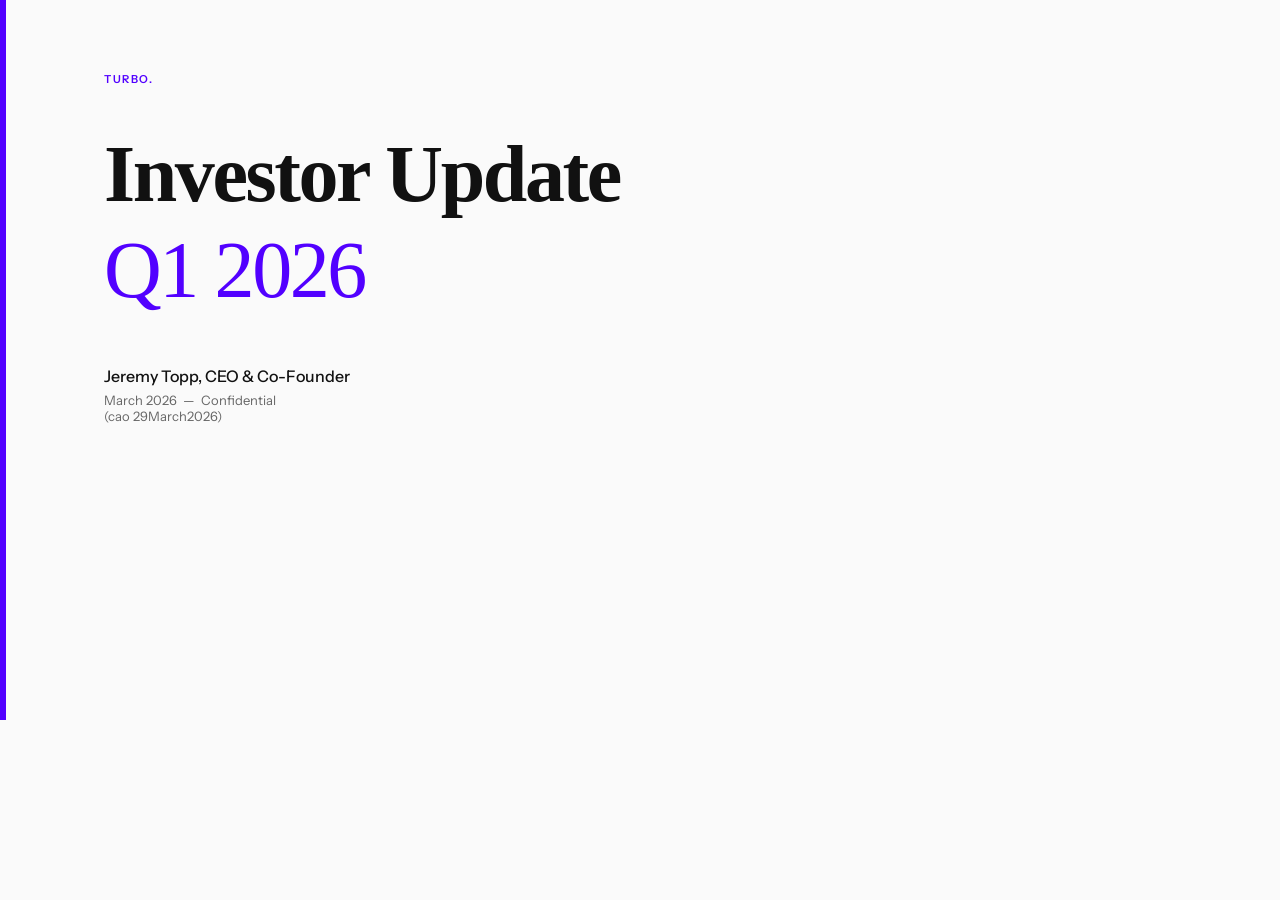
==== commit eb547e51: "Apply Turbo brand theme to all 12 slides Light editorial design: Gambetta headlines, Instrument Sans" ====
--- a/slide-01.html
+++ b/slide-01.html
@@ -4,31 +4,31 @@
   <meta charset="UTF-8" />
   <meta name="viewport" content="width=1280" />
   <title>Turbo — Investor Update Q1 2026</title>
-  <link href="https://fonts.googleapis.com/css2?family=Inter:wght@400;500;600;700&display=swap" rel="stylesheet" />
+  <link rel="stylesheet" href="theme.css" />
   <style>
-    * { margin: 0; padding: 0; box-sizing: border-box; }
-    body { width: 1280px; height: 720px; overflow: hidden; background: #0c0c1e; font-family: 'Inter', sans-serif; color: #fff; position: relative; }
-    .purple-band { position: absolute; top: 0; left: 0; right: 0; height: 265px; background: #160b38; }
-    .content { position: relative; padding: 56px 80px; }
-    .logo-line { width: 90px; height: 3px; background: #7c5af6; margin-bottom: 14px; }
-    .wordmark { font-size: 18px; font-weight: 700; letter-spacing: 0.1em; color: #7c5af6; }
-    .main { margin-top: 52px; }
-    .title { font-size: 72px; font-weight: 700; line-height: 1; color: #fff; margin-bottom: 28px; letter-spacing: -0.02em; }
-    .quarter { font-size: 64px; font-weight: 700; color: #7c5af6; line-height: 1; margin-bottom: 72px; letter-spacing: -0.02em; }
-    .author-name { font-size: 18px; font-weight: 400; color: #fff; margin-bottom: 10px; }
-    .meta { font-size: 14px; color: rgba(255,255,255,0.5); line-height: 1.7; }
+    body { background: var(--bg); position: relative; }
+    .accent-strip { position: absolute; top: 0; left: 0; width: 6px; height: 100%; background: var(--primary); }
+    .content { position: relative; padding: 72px 96px 72px 104px; height: 720px; display: flex; flex-direction: column; justify-content: space-between; }
+    .top-label { font-size: 11px; font-weight: 600; letter-spacing: 0.14em; text-transform: uppercase; color: var(--primary); margin-bottom: 48px; }
+    .main-title { font-family: var(--font-display); font-size: 80px; font-weight: 700; line-height: 1; letter-spacing: -0.03em; color: var(--text); margin-bottom: 16px; }
+    .quarter { font-family: var(--font-display); font-size: 80px; font-weight: 400; line-height: 1; letter-spacing: -0.03em; color: var(--primary); margin-bottom: 56px; }
+    .meta-block { display: flex; flex-direction: column; gap: 6px; }
+    .author { font-size: 16px; font-weight: 500; color: var(--text); }
+    .meta-small { font-size: 13px; color: var(--muted); }
+    .wordmark { font-family: var(--font-display); font-size: 13px; font-weight: 700; letter-spacing: 0.1em; color: var(--primary); }
   </style>
 </head>
 <body>
-  <div class="purple-band"></div>
+  <div class="accent-strip"></div>
   <div class="content">
-    <div class="logo-line"></div>
-    <div class="wordmark">TURBO.</div>
-    <div class="main">
-      <div class="title">Investor Update</div>
+    <div>
+      <div class="top-label">TURBO.</div>
+      <div class="main-title">Investor Update</div>
       <div class="quarter">Q1 2026</div>
-      <div class="author-name">Jeremy Topp, CEO &amp; Co-Founder</div>
-      <div class="meta">March 2026 &nbsp;&mdash;&nbsp; Confidential<br>(cao 29March2026)</div>
+      <div class="meta-block">
+        <div class="author">Jeremy Topp, CEO &amp; Co-Founder</div>
+        <div class="meta-small">March 2026 &nbsp;&mdash;&nbsp; Confidential<br>(cao 29March2026)</div>
+      </div>
     </div>
   </div>
 </body>
--- a/theme.css
+++ b/theme.css
@@ -0,0 +1,132 @@
+/* Turbo Investor Deck — Brand Theme */
+/* Matches turbotime.io landing page design system */
+
+@import url('https://fonts.googleapis.com/css2?family=Instrument+Sans:wght@400;500;600;700&display=swap');
+@import url('https://api.fontshare.com/v2/css?f[]=gambetta@400,500,600,700&display=swap');
+
+:root {
+  --primary:  #5200FF;
+  --pink:     #FF009D;
+  --lime:     #AAFE05;
+  --bg:       #fafafa;
+  --card:     #fff;
+  --border:   #ece9ff;
+  --text:     #111;
+  --muted:    #666;
+  --card-tint:#f4f0ff;
+
+  --font-body: 'Instrument Sans', -apple-system, sans-serif;
+  --font-display: 'Gambetta', Georgia, serif;
+}
+
+* { margin: 0; padding: 0; box-sizing: border-box; }
+
+body {
+  width: 1280px;
+  height: 720px;
+  overflow: hidden;
+  background: var(--bg);
+  font-family: var(--font-body);
+  color: var(--text);
+}
+
+/* Layout */
+.slide {
+  width: 1280px;
+  height: 720px;
+  padding: 44px 80px;
+  display: flex;
+  flex-direction: column;
+}
+
+/* Header bar */
+.hdr {
+  display: flex;
+  justify-content: space-between;
+  align-items: center;
+  margin-bottom: 8px;
+  border-bottom: 1px solid var(--border);
+  padding-bottom: 10px;
+}
+.sec {
+  font-size: 11px;
+  font-weight: 600;
+  letter-spacing: 0.12em;
+  text-transform: uppercase;
+  color: var(--muted);
+}
+.wm {
+  font-size: 14px;
+  font-weight: 700;
+  letter-spacing: 0.08em;
+  color: var(--primary);
+  font-family: var(--font-display);
+}
+
+/* Display headings */
+.title {
+  font-family: var(--font-display);
+  font-size: 48px;
+  font-weight: 700;
+  letter-spacing: -0.025em;
+  color: var(--text);
+  line-height: 1.05;
+}
+
+/* Cards */
+.card {
+  background: var(--card);
+  border: 1.5px solid var(--border);
+  border-radius: 4px;
+  padding: 28px;
+}
+.card-tint {
+  background: var(--card-tint);
+  border: 1.5px solid var(--border);
+  border-radius: 4px;
+  padding: 28px;
+}
+
+/* Metric values */
+.val {
+  font-family: var(--font-display);
+  font-size: 48px;
+  font-weight: 700;
+  color: var(--primary);
+  line-height: 1;
+  letter-spacing: -0.02em;
+}
+
+/* Chips / badges */
+.chip {
+  display: inline-block;
+  background: var(--lime);
+  color: var(--text);
+  font-size: 11px;
+  font-weight: 700;
+  letter-spacing: 0.06em;
+  text-transform: uppercase;
+  padding: 3px 10px;
+  border-radius: 2px;
+}
+.chip-purple {
+  background: var(--primary);
+  color: #fff;
+}
+.chip-pink {
+  background: var(--pink);
+  color: #fff;
+}
+
+/* Accent bar (left border) */
+.accent-bar {
+  border-left: 3px solid var(--primary);
+  padding-left: 20px;
+}
+
+/* Text utilities */
+.text-primary  { color: var(--primary); }
+.text-pink     { color: var(--pink); }
+.text-lime     { color: #3d8600; } /* dark lime for legibility on white */
+.text-muted    { color: var(--muted); }
+.font-display  { font-family: var(--font-display); }
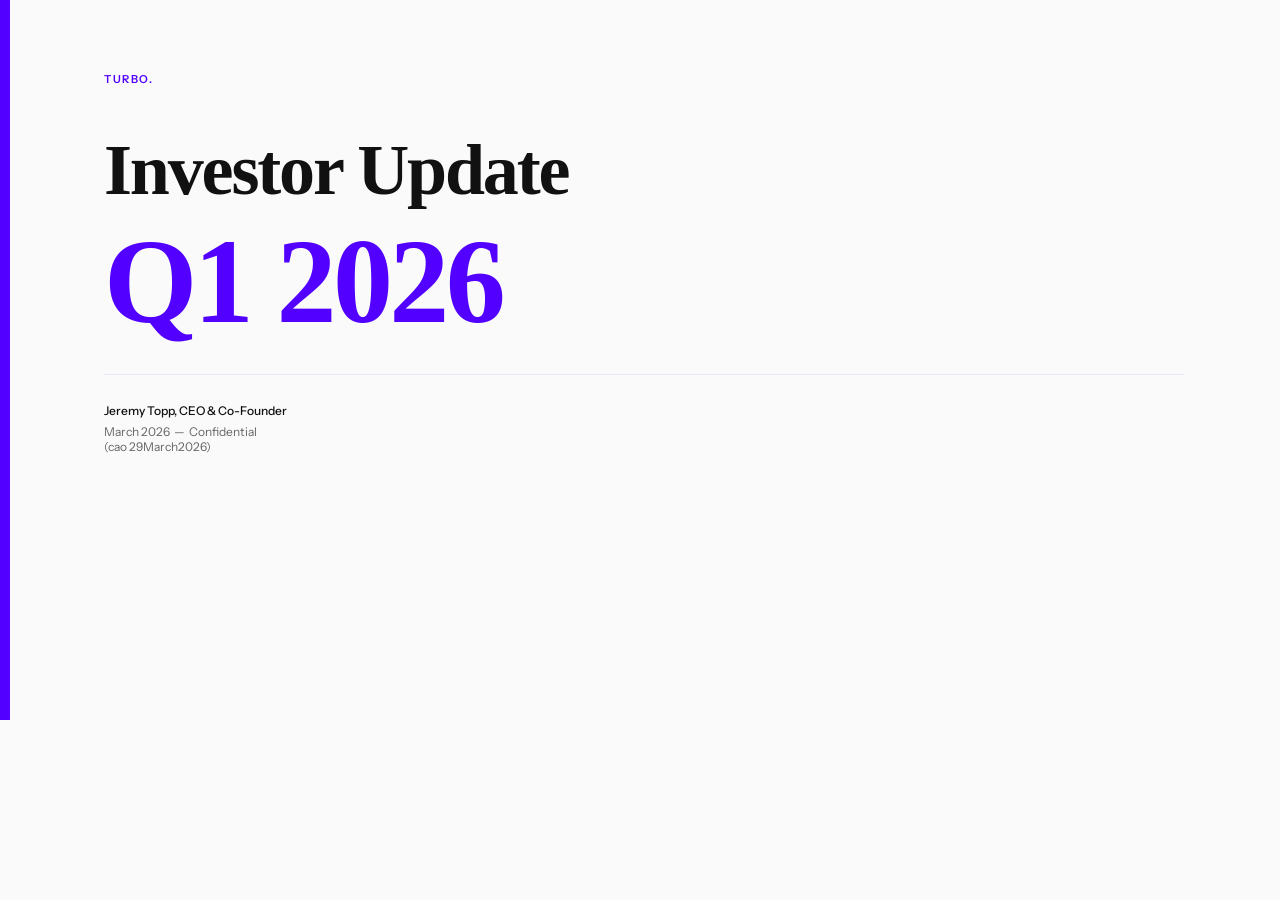
==== commit 6deeaedf: "Design: RISD critique implementation — hierarchy, color, typography Co-Authored-By: Claude Sonnet 4." ====
--- a/slide-01.html
+++ b/slide-01.html
@@ -7,14 +7,14 @@
   <link rel="stylesheet" href="theme.css" />
   <style>
     body { background: var(--bg); position: relative; }
-    .accent-strip { position: absolute; top: 0; left: 0; width: 6px; height: 100%; background: var(--primary); }
+    .accent-strip { position: absolute; top: 0; left: 0; width: 10px; height: 100%; background: var(--primary); }
     .content { position: relative; padding: 72px 96px 72px 104px; height: 720px; display: flex; flex-direction: column; justify-content: space-between; }
     .top-label { font-size: 11px; font-weight: 600; letter-spacing: 0.14em; text-transform: uppercase; color: var(--primary); margin-bottom: 48px; }
-    .main-title { font-family: var(--font-display); font-size: 80px; font-weight: 700; line-height: 1; letter-spacing: -0.03em; color: var(--text); margin-bottom: 16px; }
-    .quarter { font-family: var(--font-display); font-size: 80px; font-weight: 400; line-height: 1; letter-spacing: -0.03em; color: var(--primary); margin-bottom: 56px; }
-    .meta-block { display: flex; flex-direction: column; gap: 6px; }
-    .author { font-size: 16px; font-weight: 500; color: var(--text); }
-    .meta-small { font-size: 13px; color: var(--muted); }
+    .main-title { font-family: var(--font-display); font-size: 72px; font-weight: 700; line-height: 1; letter-spacing: -0.03em; color: var(--text); margin-bottom: 16px; }
+    .quarter { font-family: var(--font-display); font-size: 120px; font-weight: 700; line-height: 1; letter-spacing: -0.03em; color: var(--primary); margin-bottom: 0; }
+    .meta-block { border-top: 1px solid var(--border); padding-top: 28px; margin-top: 32px; display: flex; flex-direction: column; gap: 6px; }
+    .author { font-size: 12px; font-weight: 500; color: var(--text); }
+    .meta-small { font-size: 12px; color: var(--muted); }
     .wordmark { font-family: var(--font-display); font-size: 13px; font-weight: 700; letter-spacing: 0.1em; color: var(--primary); }
   </style>
 </head>
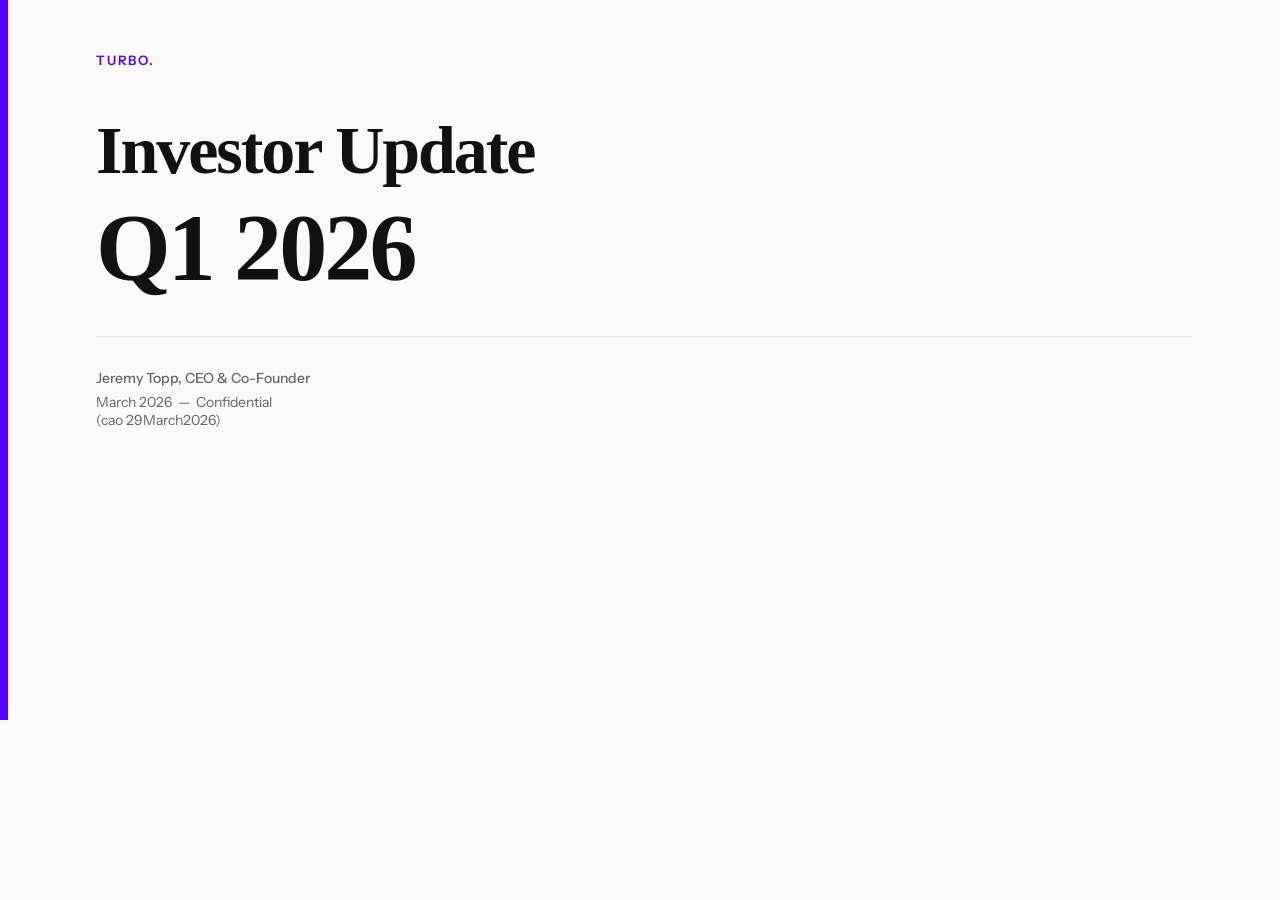
==== commit 0762e0e0: "Design: Apple/Airbnb redesign — restraint, black numbers, no decorative color" ====
--- a/slide-01.html
+++ b/slide-01.html
@@ -7,14 +7,14 @@
   <link rel="stylesheet" href="theme.css" />
   <style>
     body { background: var(--bg); position: relative; }
-    .accent-strip { position: absolute; top: 0; left: 0; width: 10px; height: 100%; background: var(--primary); }
-    .content { position: relative; padding: 72px 96px 72px 104px; height: 720px; display: flex; flex-direction: column; justify-content: space-between; }
-    .top-label { font-size: 11px; font-weight: 600; letter-spacing: 0.14em; text-transform: uppercase; color: var(--primary); margin-bottom: 48px; }
-    .main-title { font-family: var(--font-display); font-size: 72px; font-weight: 700; line-height: 1; letter-spacing: -0.03em; color: var(--text); margin-bottom: 16px; }
-    .quarter { font-family: var(--font-display); font-size: 120px; font-weight: 700; line-height: 1; letter-spacing: -0.03em; color: var(--primary); margin-bottom: 0; }
-    .meta-block { border-top: 1px solid var(--border); padding-top: 28px; margin-top: 32px; display: flex; flex-direction: column; gap: 6px; }
-    .author { font-size: 12px; font-weight: 500; color: var(--text); }
-    .meta-small { font-size: 12px; color: var(--muted); }
+    .accent-strip { position: absolute; top: 0; left: 0; width: 8px; height: 100%; background: var(--primary); }
+    .content { position: relative; padding: 52px 88px 52px 96px; height: 720px; display: flex; flex-direction: column; justify-content: space-between; }
+    .top-label { font-size: 13px; font-weight: 600; letter-spacing: 0.14em; text-transform: uppercase; color: var(--primary); margin-bottom: 48px; }
+    .main-title { font-family: var(--font-display); font-size: 68px; font-weight: 700; line-height: 1; letter-spacing: -0.03em; color: #111; margin-bottom: 16px; }
+    .quarter { font-family: var(--font-display); font-size: 96px; font-weight: 700; line-height: 1; letter-spacing: -0.03em; color: #111; margin-bottom: 0; }
+    .meta-block { border-top: 1px solid #e5e5e7; padding-top: 32px; margin-top: 40px; display: flex; flex-direction: column; gap: 6px; }
+    .author { font-size: 14px; font-weight: 500; color: #666; }
+    .meta-small { font-size: 14px; color: #666; }
     .wordmark { font-family: var(--font-display); font-size: 13px; font-weight: 700; letter-spacing: 0.1em; color: var(--primary); }
   </style>
 </head>
